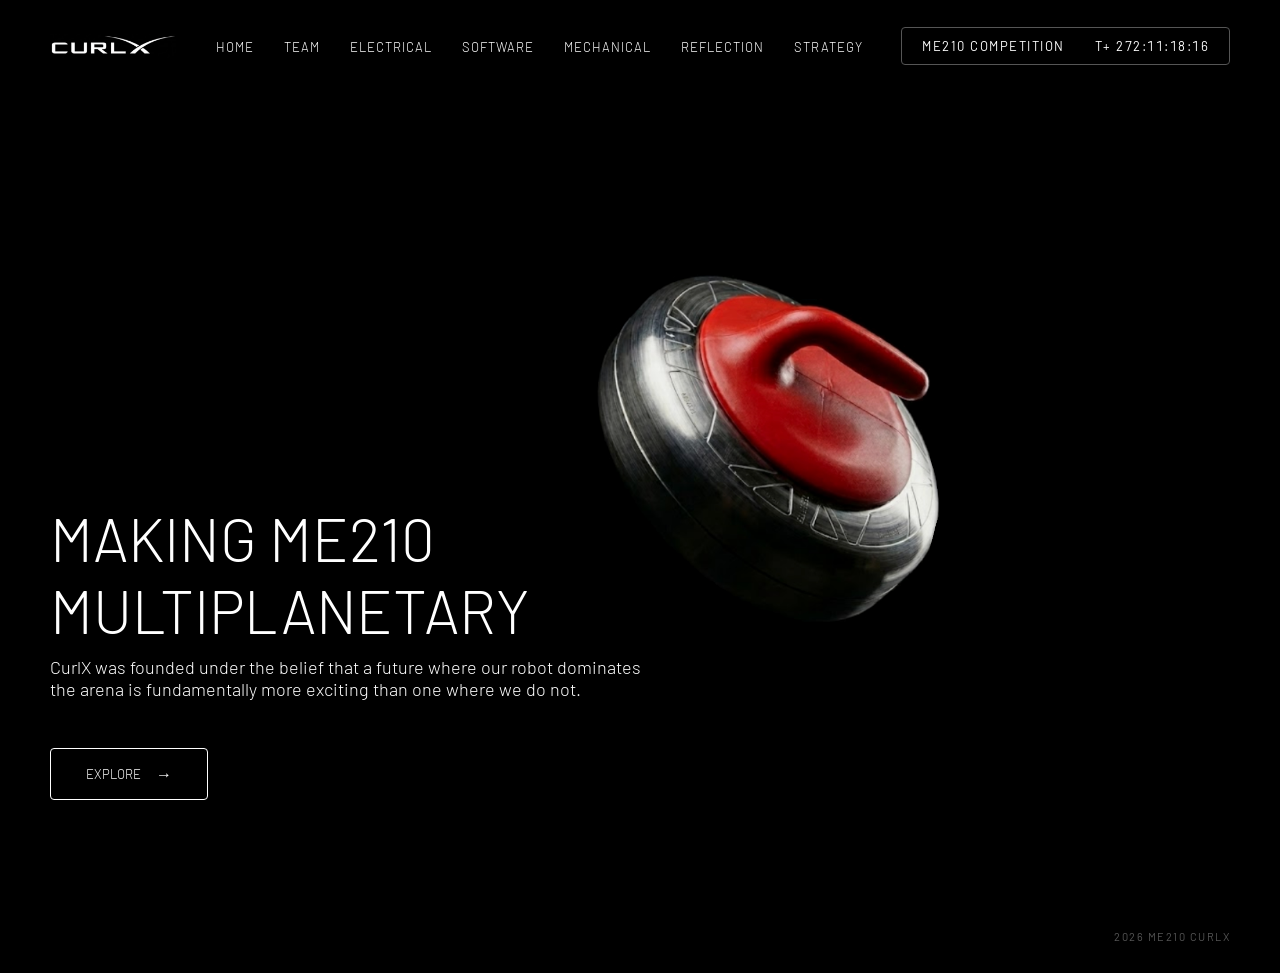
==== docs/index.html @ 215d86d8 "moved puck left, made index font thinner" ====
<!DOCTYPE html>
<html lang="en">
<head>
    <meta charset="UTF-8">
    <meta name="viewport" content="width=device-width, initial-scale=1.0">
    <title>CurlX | ME210</title>
    <link rel="stylesheet" href="https://fonts.googleapis.com/css2?family=Barlow:wght@300;400;700&display=swap">
    <link rel="stylesheet" href="style.css"> 
</head>
<body>
    
    <nav>
        <a href="index.html" class="logo">
            <img src="./imgs/logo.png" alt="CurlX logo">
        </a>
        <ul>
            <li><a href="index.html">Home</a></li>
            <li><a href="team.html">Team</a></li>
            <li><a href="electrical.html">Electrical</a></li>
            <li><a href="software.html">Software</a></li>
            <li><a href="mechanical.html">Mechanical</a></li>
            <li><a href="reflection.html">Reflection</a></li>
            <li><a href="strategy.html">Strategy</a></li>
        </ul>

        <div class="launch-timer">
            <span>ME210 COMPETITION</span>
            <span class="time-wrapper">
                <span class="time" id="countdown"></span>
            </span>
        </div>
    </nav>

    <section class="hero">
        <h1>MAKING ME210<br>MULTIPLANETARY</h1>
        <p>CurlX was founded under the belief that a future where our robot dominates the arena is fundamentally more exciting than one where we do not.</p>
        
        <a href="strategy.html" class="explore-btn">EXPLORE <span>&rarr;</span></a>
    </section>

    <footer>
        2026 ME210 CurlX
    </footer>

    <script>
        (function () {
            var checkoffDate = new Date("Mar 8, 2026 18:00:00").getTime();
            var countdownEl = document.getElementById("countdown");

            function pad(num, size) {
                var s = String(num);
                while (s.length < size) s = "0" + s;
                return s;
            }

            function renderWithDigitAnimation(formatted) {
                var prev = countdownEl.getAttribute("data-prev") || formatted;
                var html = "";

                for (var i = 0; i < formatted.length; i++) {
                    var ch = formatted.charAt(i);
                    var isDigit = ch >= "0" && ch <= "9";

                    if (isDigit) {
                        if (prev.charAt(i) !== ch) {
                            html += '<span class="digit digit-tick">' + ch + "</span>";
                        } else {
                            html += '<span class="digit">' + ch + "</span>";
                        }
                    } else {
                        html += ch;
                    }
                }

                countdownEl.innerHTML = html;
                countdownEl.setAttribute("data-prev", formatted);
                countdownEl.classList.add("time-visible");
            }

            function updateCountdown() {
                var now = new Date().getTime();
                var diff = checkoffDate - now; // positive before launch, negative after
                var beforeLaunch = diff >= 0;
                var distance = Math.abs(diff);

                var totalSeconds = Math.floor(distance / 1000);
                var days = Math.floor(totalSeconds / (60 * 60 * 24));
                var hours = Math.floor((totalSeconds % (60 * 60 * 24)) / (60 * 60));
                var minutes = Math.floor((totalSeconds % (60 * 60)) / 60);
                var seconds = totalSeconds % 60;

                var prefix = beforeLaunch ? "T- " : "T+ ";
                var formatted =
                    prefix +
                    pad(days, 2) + ":" +
                    pad(hours, 2) + ":" +
                    pad(minutes, 2) + ":" +
                    pad(seconds, 2);

                renderWithDigitAnimation(formatted);
            }

            // Initial render without waiting 1 second
            updateCountdown();
            setInterval(updateCountdown, 1000);
        })();
    </script>
</body>
</html>
---- docs/style.css ----
/* docs/style.css */
body, html { margin: 0; padding: 0; height: 100%; font-family: 'Barlow', sans-serif; background: #000; color: #fff; }

/* navigation */
nav { position: fixed; top: 0; width: 100%; display: flex; align-items: center; padding: 20px 50px; background: rgba(0,0,0,0.8); z-index: 1000; box-sizing: border-box; }
nav .logo { display: inline-flex; align-items: center; }
nav .logo img { height: 24px; width: auto; display: block; }
nav ul { 
    display: flex; 
    list-style: none; 
    margin-left: 40px; 
    gap: 30px; 
    padding: 0; 
}
nav a { 
    color: #fff; 
    text-decoration: none; 
    text-transform: uppercase; 
    font-size: 13px; 
    font-weight: 300; 
    letter-spacing: 1px; 
    transition: color 0.3s; 
}
nav a:hover { color: #aaa; }



.hero { 
    position: relative;
    overflow: hidden;
    height: 100vh; 
    background: #000;
    display: flex; 
    flex-direction: column; 
    justify-content: flex-end; 
    padding: 0 0 100px 50px; 
    box-sizing: border-box; 
}
.hero h1 { font-size: 60px; text-transform: uppercase; margin: 0; font-weight: 300; }
.hero p { font-size: 18px; max-width: 600px; margin-top: 10px; font-weight: 300; }

.hero::after {
    content: "";
    position: absolute;
    left: 60%;
    top: 50%;
    transform: translate(-50%, -50%);
    width: 45vh;
    height: 45vh;
    background: url('./imgs/puck.png') no-repeat center center/contain;
    transform-origin: 50% 50%;
    animation: puck-spin 24s linear infinite;
    opacity: 0.95;
}

@keyframes puck-spin {
    0%   { transform: translateY(-50%) rotate(0deg); }
    100% { transform: translateY(-50%) rotate(360deg); }
}

/* standard page sections */
.section { padding: 120px 10% 50px; min-height: 80vh; }
.section h1 { font-size: 40px; text-transform: uppercase; border-bottom: 1px solid #333; padding-bottom: 10px; margin-bottom: 40px; }

/* grid for paragraphs and images */
.content-grid { display: grid; grid-template-columns: 1fr 1fr; gap: 40px; align-items: center; margin-bottom: 60px; }
.content-grid img { width: 100%; border: 1px solid #333; border-radius: 4px; }
.content-grid h3 { font-size: 24px; text-transform: uppercase; margin-bottom: 10px; color: #fff; }
.content-grid p { font-size: 16px; line-height: 1.6; color: #ccc; }

/* optional helpers for writing long design docs */
.section-intro {
    max-width: 950px;
    margin-bottom: 50px;
    color: #bbb;
    line-height: 1.7;
}

.img-placeholder {
    width: 100%;
    aspect-ratio: 16 / 9;
    border: 1px dashed #444;
    border-radius: 6px;
    display: grid;
    place-items: center;
    color: #777;
    letter-spacing: 1px;
    text-transform: uppercase;
    background: linear-gradient(180deg, rgba(255,255,255,0.03), rgba(255,255,255,0.00));
}

.content-grid.reverse {
    direction: rtl;
}
.content-grid.reverse > * {
    direction: ltr;
}

footer {
    background-color: #000; 
    color: #555;            
    padding: 30px 50px;     
    font-size: 11px;        
    text-transform: uppercase;
    letter-spacing: 1.5px;
    text-align: right;   
}

.launch-timer {
    background-color: transparent; 
    border: 1px solid #555; 
    border-radius: 4px; 
    padding: 10px 20px;
    display: flex;
    gap: 30px; 
    font-size: 13px;
    letter-spacing: 1.5px;
    margin-left: auto; 
    color: #fff;       
}

.launch-timer .time-wrapper {
    overflow: hidden;
    display: inline-block;
}

.launch-timer .time {
    font-variant-numeric: tabular-nums;
    display: inline-block;
    opacity: 0;
    transition: opacity 0.2s ease-out;
}

.launch-timer .time.time-visible {
    opacity: 1;
}

.launch-timer .digit {
    display: inline-block;
}

.launch-timer .digit.digit-tick {
    animation: time-slide-down 0.3s ease-out;
}

@keyframes time-slide-down {
    0% {
        transform: translateY(-100%);
    }
    100% {
        transform: translateY(0);
    }
}

.explore-btn {
    background-color: transparent; 
    border: 1px solid #fff;        
    align-self: flex-start;
    border-radius: 4px;           
    display: inline-flex;
    align-items: center;
    padding: 15px 35px;
    color: #fff !important; 
    text-decoration: none;  
    text-transform: uppercase; 
    font-size: 13px;
    font-weight: 300; 
    margin-top: 30px;
    transition: opacity 0.3s;    
}

.explore-btn:hover {
    background-color: transparent; 
    opacity: 0.7; 
}

.explore-btn span {
    margin-left: 15px;
    font-size: 16px; 
}
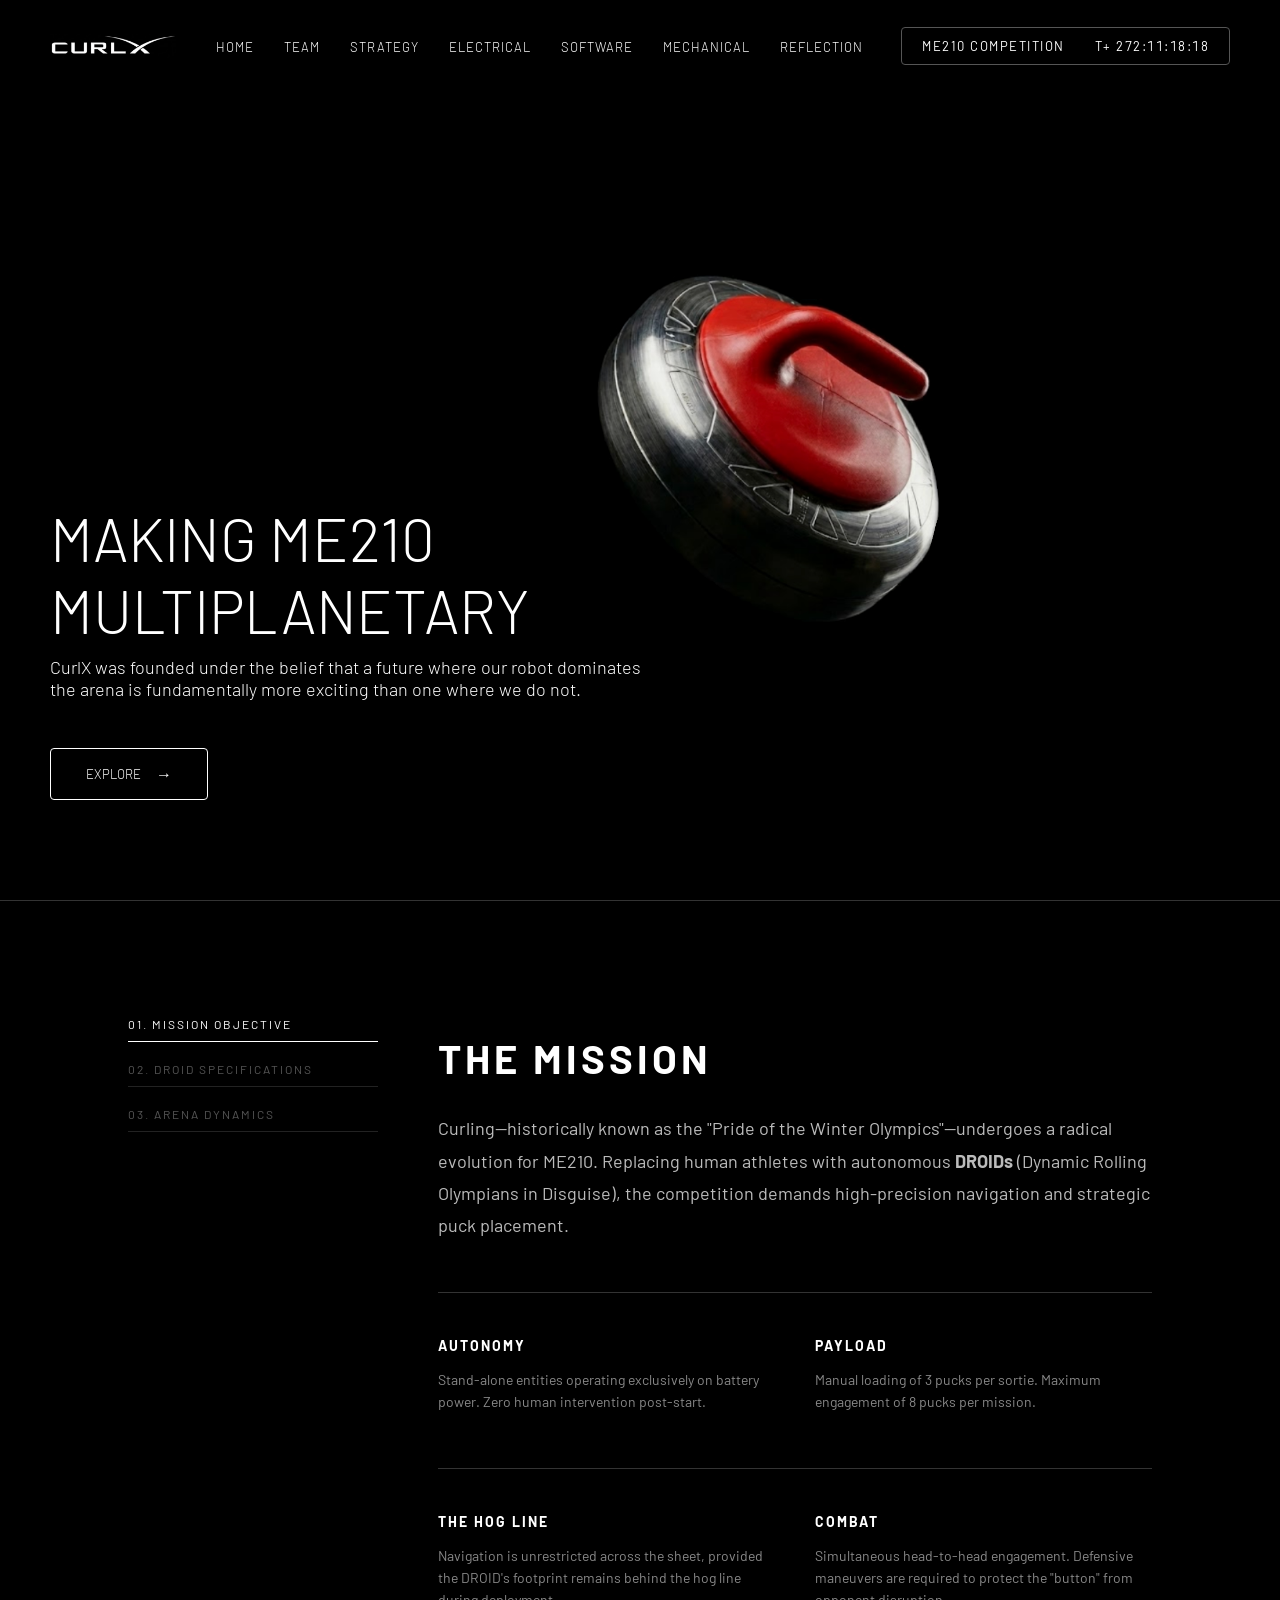
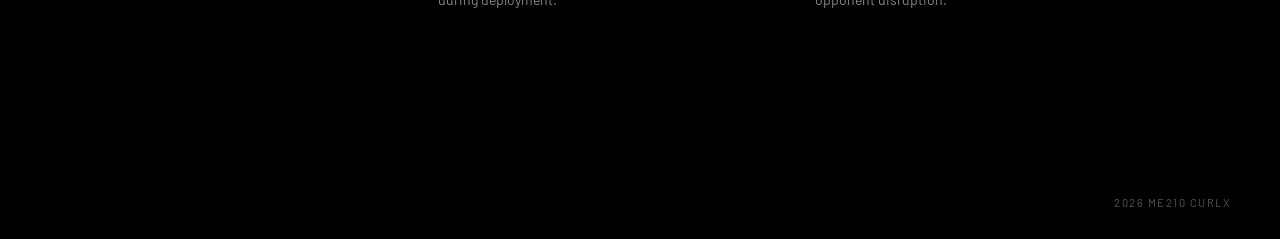
==== commit 33f1251c: "updated strategy, intro" ====
--- a/docs/index.html
+++ b/docs/index.html
@@ -16,11 +16,11 @@
         <ul>
             <li><a href="index.html">Home</a></li>
             <li><a href="team.html">Team</a></li>
+            <li><a href="strategy.html">Strategy</a></li>
             <li><a href="electrical.html">Electrical</a></li>
             <li><a href="software.html">Software</a></li>
             <li><a href="mechanical.html">Mechanical</a></li>
             <li><a href="reflection.html">Reflection</a></li>
-            <li><a href="strategy.html">Strategy</a></li>
         </ul>
 
         <div class="launch-timer">
@@ -37,6 +37,55 @@
         
         <a href="strategy.html" class="explore-btn">EXPLORE <span>&rarr;</span></a>
     </section>
+
+
+    <section class="mission-specs">
+        <div class="mission-grid">
+            <div class="mission-nav">
+                <ul>
+                    <li class="active">01. MISSION OBJECTIVE</li>
+                    <li>02. DROID SPECIFICATIONS</li>
+                    <li>03. ARENA DYNAMICS</li>
+                </ul>
+            </div>
+    
+            <div class="mission-text">
+                <h2>The Mission</h2>
+                <p class="intro-p">
+                    Curling—historically known as the "Pride of the Winter Olympics"—undergoes a radical evolution for ME210. 
+                    Replacing human athletes with autonomous <strong>DROIDs</strong> (Dynamic Rolling Olympians in Disguise), 
+                    the competition demands high-precision navigation and strategic puck placement.
+                </p>
+    
+                <div class="specs-row">
+                    <div class="spec-box">
+                        <h3>Autonomy</h3>
+                        <p>Stand-alone entities operating exclusively on battery power. Zero human intervention post-start.</p>
+                    </div>
+                    <div class="spec-box">
+                        <h3>Payload</h3>
+                        <p>Manual loading of 3 pucks per sortie. Maximum engagement of 8 pucks per mission.</p>
+                    </div>
+                </div>
+    
+                <div class="specs-row">
+                    <div class="spec-box">
+                        <h3>The Hog Line</h3>
+                        <p>Navigation is unrestricted across the sheet, provided the DROID's footprint remains behind the hog line during deployment.</p>
+                    </div>
+                    <div class="spec-box">
+                        <h3>Combat</h3>
+                        <p>Simultaneous head-to-head engagement. Defensive maneuvers are required to protect the "button" from opponent disruption.</p>
+                    </div>
+                </div>
+            </div>
+        </div>
+    </section>
+
+
+
+
+
 
     <footer>
         2026 ME210 CurlX
@@ -100,7 +149,6 @@
                 renderWithDigitAnimation(formatted);
             }
 
-            // Initial render without waiting 1 second
             updateCountdown();
             setInterval(updateCountdown, 1000);
         })();
--- a/docs/style.css
+++ b/docs/style.css
@@ -177,4 +177,284 @@
 .explore-btn span {
     margin-left: 15px;
     font-size: 16px; 
+}
+.mission-specs {
+    padding: 100px 10%;
+    background: #000;
+    border-top: 1px solid #333;
+}
+
+.mission-grid {
+    display: grid;
+    grid-template-columns: 250px 1fr; /* SpaceX sidebar style */
+    gap: 60px;
+}
+
+.mission-nav ul {
+    list-style: none;
+    padding: 0;
+    position: sticky;
+    top: 120px;
+}
+
+.mission-nav li {
+    font-size: 12px;
+    letter-spacing: 2px;
+    color: #555;
+    margin-bottom: 20px;
+    border-bottom: 1px solid #222;
+    padding-bottom: 10px;
+}
+
+.mission-nav li.active {
+    color: #fff;
+    border-bottom: 1px solid #fff;
+}
+
+.mission-text h2 {
+    font-size: 40px;
+    text-transform: uppercase;
+    margin-bottom: 30px;
+    letter-spacing: 4px;
+}
+
+.intro-p {
+    font-size: 18px;
+    line-height: 1.8;
+    color: #bbb;
+    margin-bottom: 50px;
+    max-width: 800px;
+}
+
+.specs-row {
+    display: flex;
+    gap: 40px;
+    margin-bottom: 40px;
+    border-top: 1px solid #333;
+    padding-top: 30px;
+}
+
+.spec-box {
+    flex: 1;
+}
+
+.spec-box h3 {
+    font-size: 14px;
+    letter-spacing: 2px;
+    text-transform: uppercase;
+    color: #fff;
+    margin-bottom: 15px;
+}
+
+.spec-box p {
+    font-size: 14px;
+    line-height: 1.6;
+    color: #888;
+}
+
+/* Responsive adjustment */
+@media (max-width: 900px) {
+    .mission-grid {
+        grid-template-columns: 1fr;
+    }
+    .mission-nav { display: none; }
+}
+/* team page */
+.team-photo-wrap {
+    margin-bottom: 50px;
+    max-width: 100%;
+    overflow: hidden;
+    border-radius: 6px;
+    border: 1px solid #333;
+}
+
+.photo-caption {
+    font-size: 11px;
+    color: #888;
+    text-transform: uppercase;
+    letter-spacing: 1px;
+    padding: 12px 20px;
+    margin: 0;
+    background: rgba(255, 255, 255, 0.02); /* Matches your team-member boxes */
+    border-top: 1px solid #333; /* Separates the text from the image */
+    text-align: right; /* Aligns it to the right for a cleaner look */
+}
+
+.team-photo {
+    width: 100%;
+    display: block;
+    object-fit: cover;
+    aspect-ratio: 21 / 9;
+}
+
+.team-members {
+    display: grid;
+    /* create 4 equal columns across the full width */
+    grid-template-columns: repeat(4, 1fr); 
+    gap: 20px;
+    width: 100%;
+}
+
+.team-member {
+    padding: 25px 15px; 
+    border: 1px solid #333;
+    border-radius: 4px;
+    background: rgba(255, 255, 255, 0.02);
+    text-align: center; /* Centers the name and role */
+    transition: border-color 0.3s ease;
+}
+
+.team-member:hover {
+    border-color: #555; /* Subtle highlight on hover */
+}
+
+.team-member h3 {
+    font-size: 18px;
+    text-transform: uppercase;
+    margin: 0 0 8px; 
+    color: #fff;
+    letter-spacing: 1px;
+}
+
+.team-member .team-role {
+    font-size: 12px;
+    text-transform: uppercase;
+    letter-spacing: 2px; 
+    color: #888;
+    margin: 0; 
+}
+
+@media (max-width: 900px) {
+    .team-members {
+        grid-template-columns: repeat(2, 1fr);
+    }
+}
+@media (max-width: 500px) {
+    .team-members {
+        grid-template-columns: 1fr;
+    }
+}
+
+/* game rules (strategy page) */
+.game-rules {
+    max-width: 750px;
+    margin-bottom: 60px;
+    padding: 30px;
+    border: 1px solid #333;
+    border-radius: 6px;
+    background: rgba(255,255,255,0.02);
+}
+.game-rules h2 {
+    font-size: 28px;
+    text-transform: uppercase;
+    margin: 0 0 10px;
+    color: #fff;
+    border-bottom: none;
+    padding: 0;
+}
+.game-rules h3 {
+    font-size: 18px;
+    text-transform: uppercase;
+    margin: 30px 0 12px;
+    color: #ddd;
+}
+.game-rules .rules-intro {
+    color: #aaa;
+    margin: 0 0 16px;
+    font-size: 15px;
+}
+.game-rules .rules-list {
+    margin: 0 0 0 20px;
+    padding: 0;
+    color: #bbb;
+    line-height: 1.65;
+    font-size: 15px;
+}
+.game-rules .rules-list li {
+    margin-bottom: 10px;
+}
+.game-rules .rules-list-compact {
+    margin-top: 0;
+}
+.game-rules .rules-list-compact li {
+    margin-bottom: 8px;
+}
+.scoring-table {
+    width: 100%;
+    max-width: 320px;
+    border-collapse: collapse;
+    margin: 16px 0 24px;
+    font-size: 15px;
+}
+.scoring-table th,
+.scoring-table td {
+    padding: 10px 16px;
+    text-align: left;
+    border-bottom: 1px solid #333;
+    color: #ccc;
+}
+.scoring-table th {
+    text-transform: uppercase;
+    font-size: 12px;
+    letter-spacing: 1px;
+    color: #888;
+}
+.scoring-table tbody tr:last-child td {
+    border-bottom: none;
+}
+.scoring-table td:last-child {
+    text-align: right;
+    font-weight: 500;
+    color: #fff;
+}
+
+/* mechanical constraints */
+.mech-constraints {
+    margin-top: 24px;
+}
+.mech-constraints h4 {
+    font-size: 16px;
+    text-transform: uppercase;
+    letter-spacing: 0.5px;
+    color: #ddd;
+    margin: 20px 0 10px;
+}
+.mech-constraints h4:first-child {
+    margin-top: 0;
+}
+.mech-constraints ul {
+    margin: 0 0 0 20px;
+    padding: 0;
+    color: #bbb;
+    line-height: 1.6;
+    font-size: 15px;
+}
+.mech-constraints li {
+    margin-bottom: 6px;
+}
+
+/* page requirements (electrical, software) */
+.page-requirements {
+    max-width: 750px;
+    margin-bottom: 50px;
+    padding: 24px 30px;
+    border: 1px solid #333;
+    border-radius: 6px;
+    background: rgba(255,255,255,0.02);
+}
+.page-requirements h3 {
+    font-size: 24px;
+    text-transform: uppercase;
+    margin: 0 0 16px;
+    color: #fff;
+}
+.page-requirements ul {
+    margin: 0 0 0 20px;
+    padding: 0;
+    color: #bbb;
+    line-height: 1.65;
+    font-size: 15px;
+}
+.page-requirements li {
+    margin-bottom: 10px;
 }
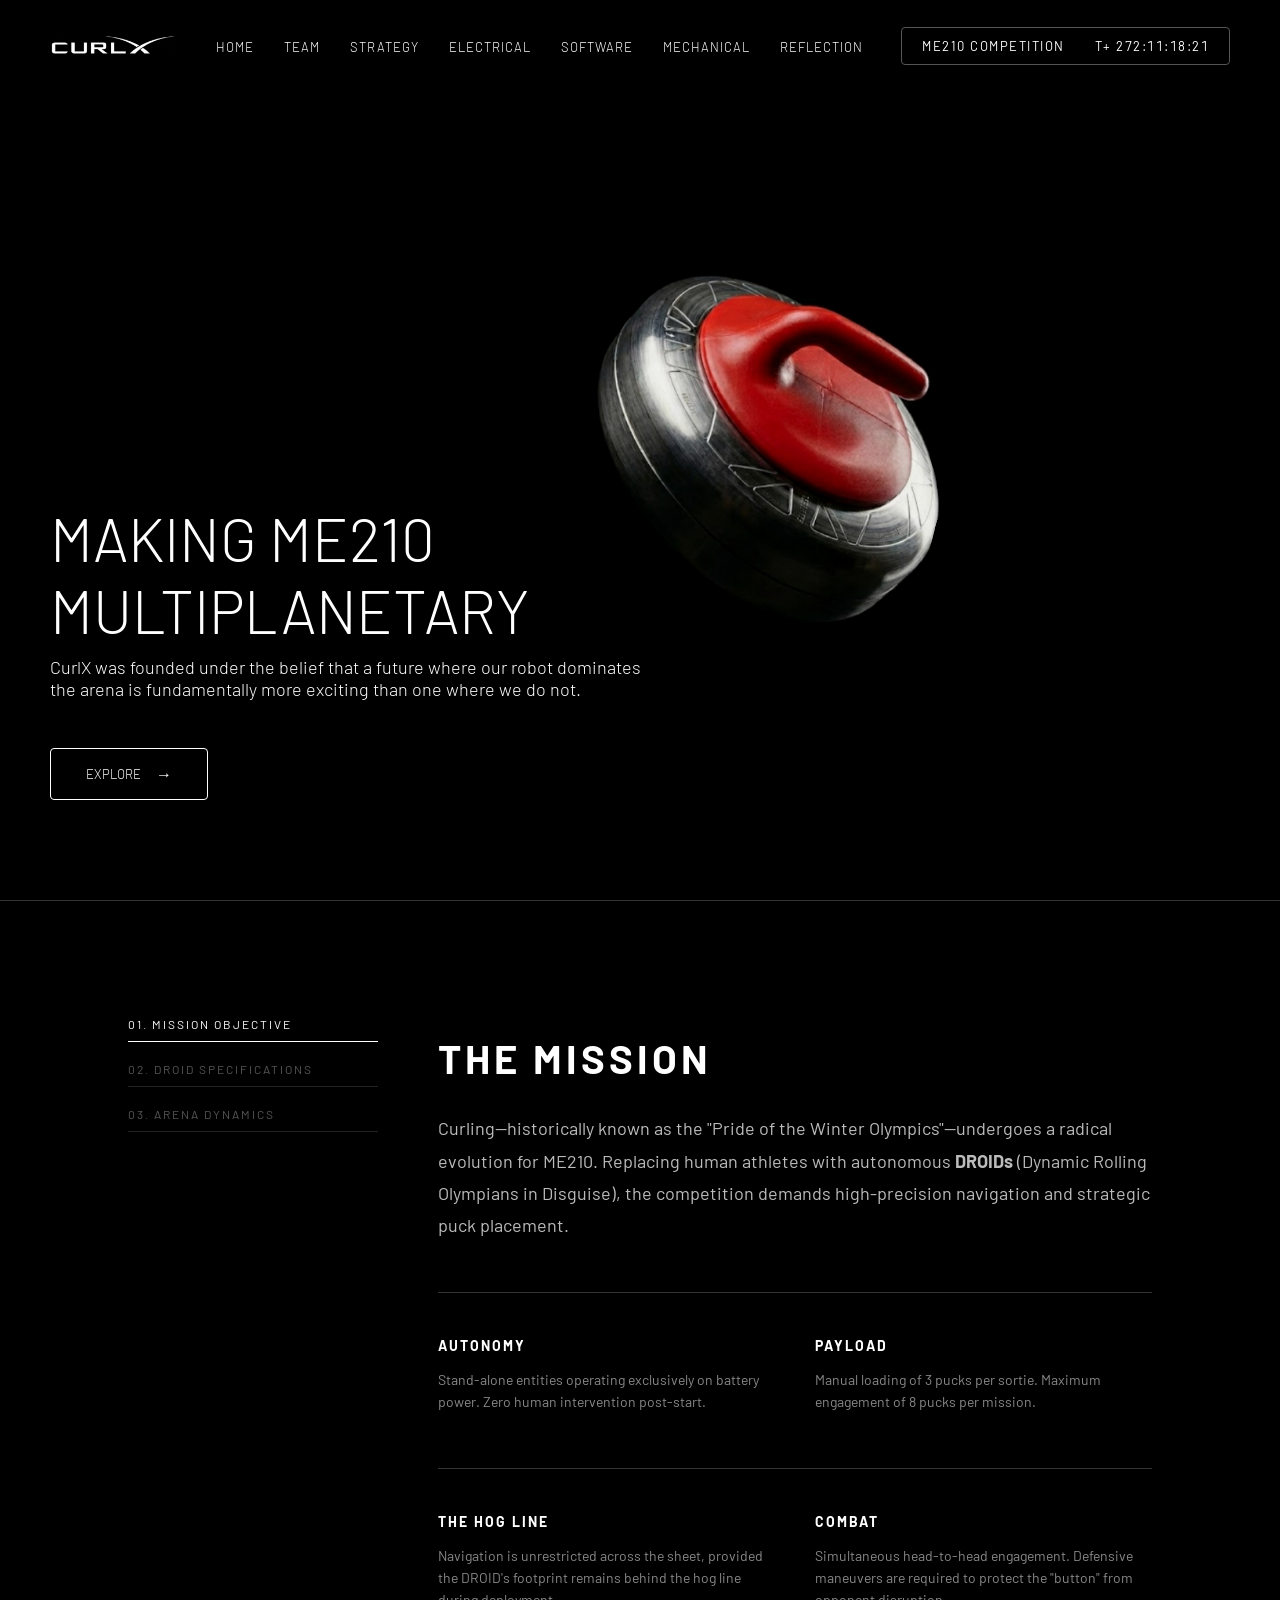
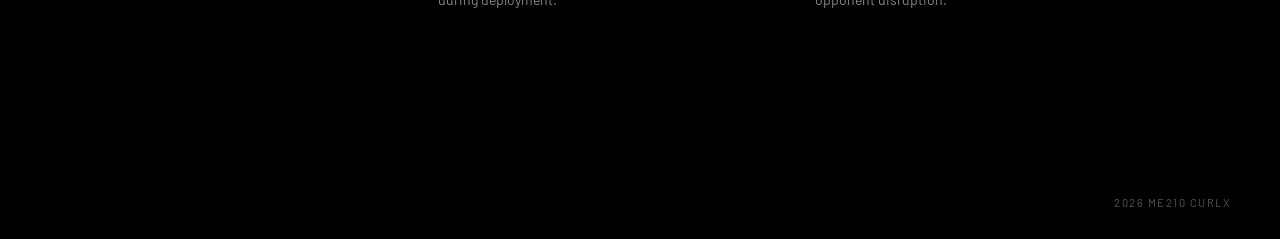
==== commit ffb64ca3: "updated homepage to hopefully final" ====
--- a/docs/index.html
+++ b/docs/index.html
@@ -43,47 +43,90 @@
         <div class="mission-grid">
             <div class="mission-nav">
                 <ul>
-                    <li class="active">01. MISSION OBJECTIVE</li>
-                    <li>02. DROID SPECIFICATIONS</li>
-                    <li>03. ARENA DYNAMICS</li>
+                    <li class="active" data-tab="mission">01. MISSION OBJECTIVE</li>
+                    <li data-tab="specs">02. DROID SPECIFICATIONS</li>
+                    <li data-tab="arena">03. ARENA DYNAMICS</li>
                 </ul>
             </div>
     
             <div class="mission-text">
-                <h2>The Mission</h2>
-                <p class="intro-p">
-                    Curling—historically known as the "Pride of the Winter Olympics"—undergoes a radical evolution for ME210. 
-                    Replacing human athletes with autonomous <strong>DROIDs</strong> (Dynamic Rolling Olympians in Disguise), 
-                    the competition demands high-precision navigation and strategic puck placement.
-                </p>
-    
-                <div class="specs-row">
-                    <div class="spec-box">
-                        <h3>Autonomy</h3>
-                        <p>Stand-alone entities operating exclusively on battery power. Zero human intervention post-start.</p>
-                    </div>
-                    <div class="spec-box">
-                        <h3>Payload</h3>
-                        <p>Manual loading of 3 pucks per sortie. Maximum engagement of 8 pucks per mission.</p>
+                <div class="mission-panel active" id="panel-mission">
+                    <h2>The Mission</h2>
+                    <p class="intro-p">
+                        Curling—historically known as the "Pride of the Winter Olympics"—undergoes a radical evolution for ME210. 
+                        Replacing human athletes with autonomous <strong>DROIDs</strong> (Dynamic Rolling Olympians in Disguise), 
+                        the competition demands high-precision navigation and strategic puck placement.
+                    </p>
+        
+                    <div class="specs-row">
+                        <div class="spec-box">
+                            <h3>Autonomy</h3>
+                            <p>Stand-alone entities operating exclusively on battery power. Zero human intervention post-start.</p>
+                        </div>
+                        <div class="spec-box">
+                            <h3>Payload</h3>
+                            <p>Manual loading of 3 pucks per sortie. Maximum engagement of 8 pucks per mission.</p>
+                        </div>
+                    </div>
+        
+                    <div class="specs-row">
+                        <div class="spec-box">
+                            <h3>The Hog Line</h3>
+                            <p>Navigation is unrestricted across the sheet, provided the DROID's footprint remains behind the hog line during deployment.</p>
+                        </div>
+                        <div class="spec-box">
+                            <h3>Combat</h3>
+                            <p>Simultaneous head-to-head engagement. Defensive maneuvers are required to protect the "button" from opponent disruption.</p>
+                        </div>
                     </div>
                 </div>
-    
-                <div class="specs-row">
-                    <div class="spec-box">
-                        <h3>The Hog Line</h3>
-                        <p>Navigation is unrestricted across the sheet, provided the DROID's footprint remains behind the hog line during deployment.</p>
-                    </div>
-                    <div class="spec-box">
-                        <h3>Combat</h3>
-                        <p>Simultaneous head-to-head engagement. Defensive maneuvers are required to protect the "button" from opponent disruption.</p>
+
+                <div class="mission-panel" id="panel-specs">
+                    <h2>Droid Specifications</h2>
+                    <p class="intro-p">
+                        Each DROID must be a stand-alone entity capable of meeting all specifications while connected only to
+                        supplied battery pack(s). Your DROID will start in a randomly selected starting zone (A or B). Here,
+                        you manually load up your DROID with 3 pucks and press start, from whence the DROID must behave
+                        autonomously. DROID players will be allowed to navigate the arena (CURLING SHEET) to take shots
+                        from anywhere, as long as the DROID's starting dimensions do not pass the hog line. After playing
+                        the three pucks, the DROID must return fully into the starting zone in order to receive more pucks. A
+                        maximum of eight pucks may be played. But beware! Your opponents are also racing to place their
+                        pucks as close to the button as possible and may knock your pucks out of the way.
+                    </p>
+                </div>
+
+                <div class="mission-panel" id="panel-arena">
+                    <h2>Arena</h2>
+                    <p class="intro-p">
+                        The BOTspiel Winter Olympics Curling Arena consists of two particle board sheets (4 ft × 8 ft) arranged
+                        end-to-end to form a 4 ft × 16 ft CURLING SHEET.
+                    </p>
+        
+                    <div class="specs-row">
+                        <div class="spec-box">
+                            <h3>House & Rings</h3>
+                            <p>The bull's-eye (House) is centered on the seam between the two particle boards. Button (center most ring) diameter: 8 inches. Middle ring diameter: 18 inches. Outer ring diameter: 24 inches.</p>
+                        </div>
+                        <div class="spec-box">
+                            <h3>Markings & Zones</h3>
+                            <p>Non-reflective black tape marks the center line, hog line, and bounding edges of the starting zones. Starting zones: 16" by 24". Protective perimeter border: 3.5 inches high.</p>
+                        </div>
+                    </div>
+        
+                    <div class="specs-row">
+                        <div class="spec-box">
+                            <h3>Tolerances</h3>
+                            <p>Tolerances on the dimensions of the CURLING SHEET are ±1 inch unless otherwise specified. (Double check this with our CURLING SHEET once it is built.) Once the CURLING SHEET is constructed, its dimensions may supersede the above tolerances.</p>
+                        </div>
+                        <div class="spec-box">
+                            <h3>Infrared Beacons</h3>
+                            <p>Infrared beacons are positioned on either side of the CURLING SHEET, where the two particle boards meet: Distance: 1 inch from the side edge of the CURLING SHEET. Height: 10 inches above surface of the CURLING SHEET. Modulation frequency: 909 Hz. Duty cycle: 50%.</p>
+                        </div>
                     </div>
                 </div>
             </div>
         </div>
     </section>
-
-
-
 
 
 
@@ -152,6 +195,22 @@
             updateCountdown();
             setInterval(updateCountdown, 1000);
         })();
+
+        (function () {
+            var navItems = document.querySelectorAll(".mission-nav li[data-tab]");
+            var panels = document.querySelectorAll(".mission-panel");
+            navItems.forEach(function (item) {
+                item.style.cursor = "pointer";
+                item.addEventListener("click", function () {
+                    var tab = this.getAttribute("data-tab");
+                    navItems.forEach(function (n) { n.classList.remove("active"); });
+                    panels.forEach(function (p) { p.classList.remove("active"); });
+                    this.classList.add("active");
+                    var panel = document.getElementById("panel-" + tab);
+                    if (panel) panel.classList.add("active");
+                });
+            });
+        })();
     </script>
 </body>
 </html>
--- a/docs/style.css
+++ b/docs/style.css
@@ -211,6 +211,13 @@
     border-bottom: 1px solid #fff;
 }
 
+.mission-panel {
+    display: none;
+}
+.mission-panel.active {
+    display: block;
+}
+
 .mission-text h2 {
     font-size: 40px;
     text-transform: uppercase;
@@ -457,4 +464,72 @@
 }
 .page-requirements li {
     margin-bottom: 10px;
+}
+
+/*bom*/
+.bom-section {
+    padding: 80px 10%;
+    background: #000;
+    border-top: 1px solid #333;
+}
+
+.bom-container h2 {
+    font-size: 24px;
+    letter-spacing: 3px;
+    text-transform: uppercase;
+    margin-bottom: 5px;
+}
+
+.bom-subtitle {
+    font-size: 12px;
+    color: #888;
+    letter-spacing: 1px;
+    margin-bottom: 30px;
+}
+
+.table-wrapper {
+    overflow-x: auto; /* Ensures it doesn't break on mobile */
+}
+
+.bom-table {
+    width: 100%;
+    border-collapse: collapse;
+    font-size: 14px;
+    color: #bbb;
+}
+
+.bom-table th {
+    text-align: left;
+    text-transform: uppercase;
+    letter-spacing: 2px;
+    font-size: 11px;
+    color: #fff;
+    border-bottom: 1px solid #555;
+    padding: 15px 10px;
+}
+
+.bom-table td {
+    padding: 12px 10px;
+    border-bottom: 1px solid #222;
+}
+
+.text-right { text-align: right; }
+
+.total-row td {
+    border-top: 2px solid #fff;
+    color: #fff;
+    font-weight: 700;
+    letter-spacing: 2px;
+    padding-top: 20px;
+}
+
+.hardware-row td {
+    font-style: italic;
+    color: #666;
+}
+
+/* Hover effect to make it feel interactive */
+.bom-table tr:hover td {
+    background: rgba(255, 255, 255, 0.03);
+    color: #fff;
 }
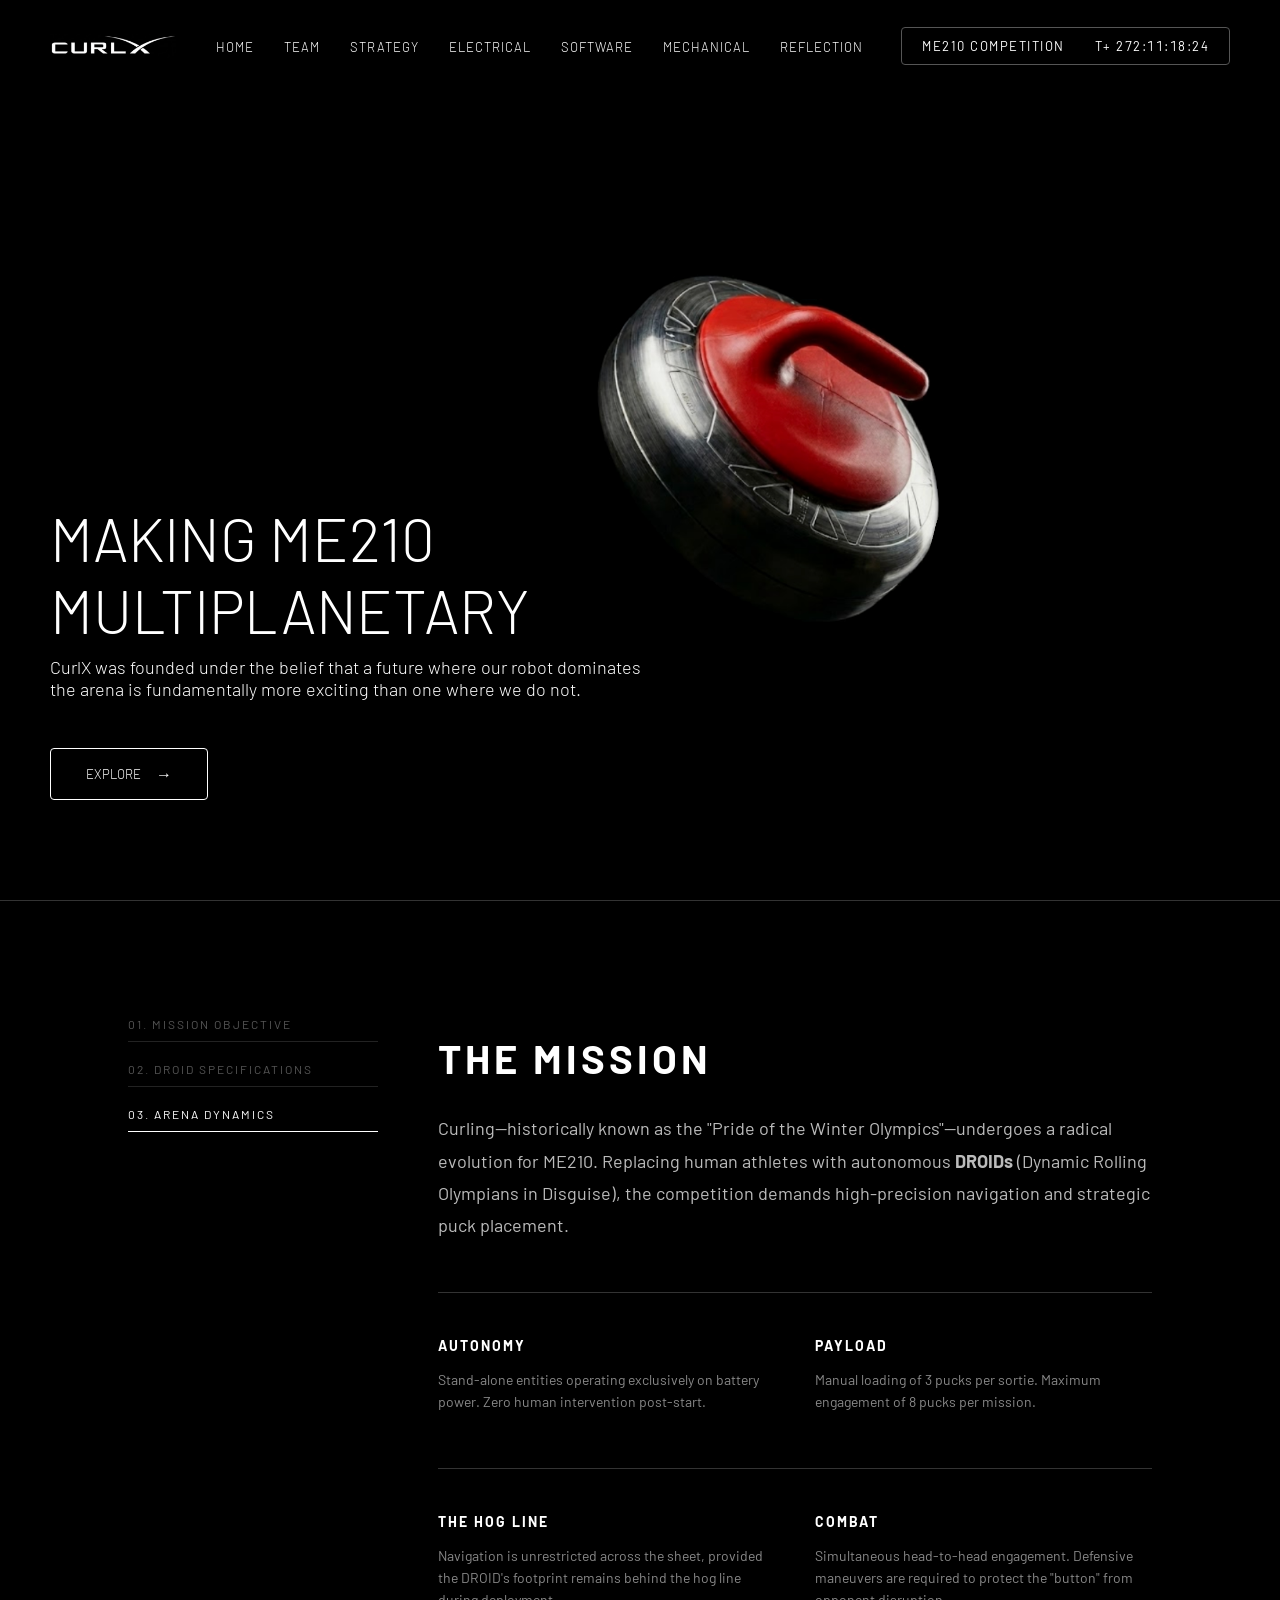
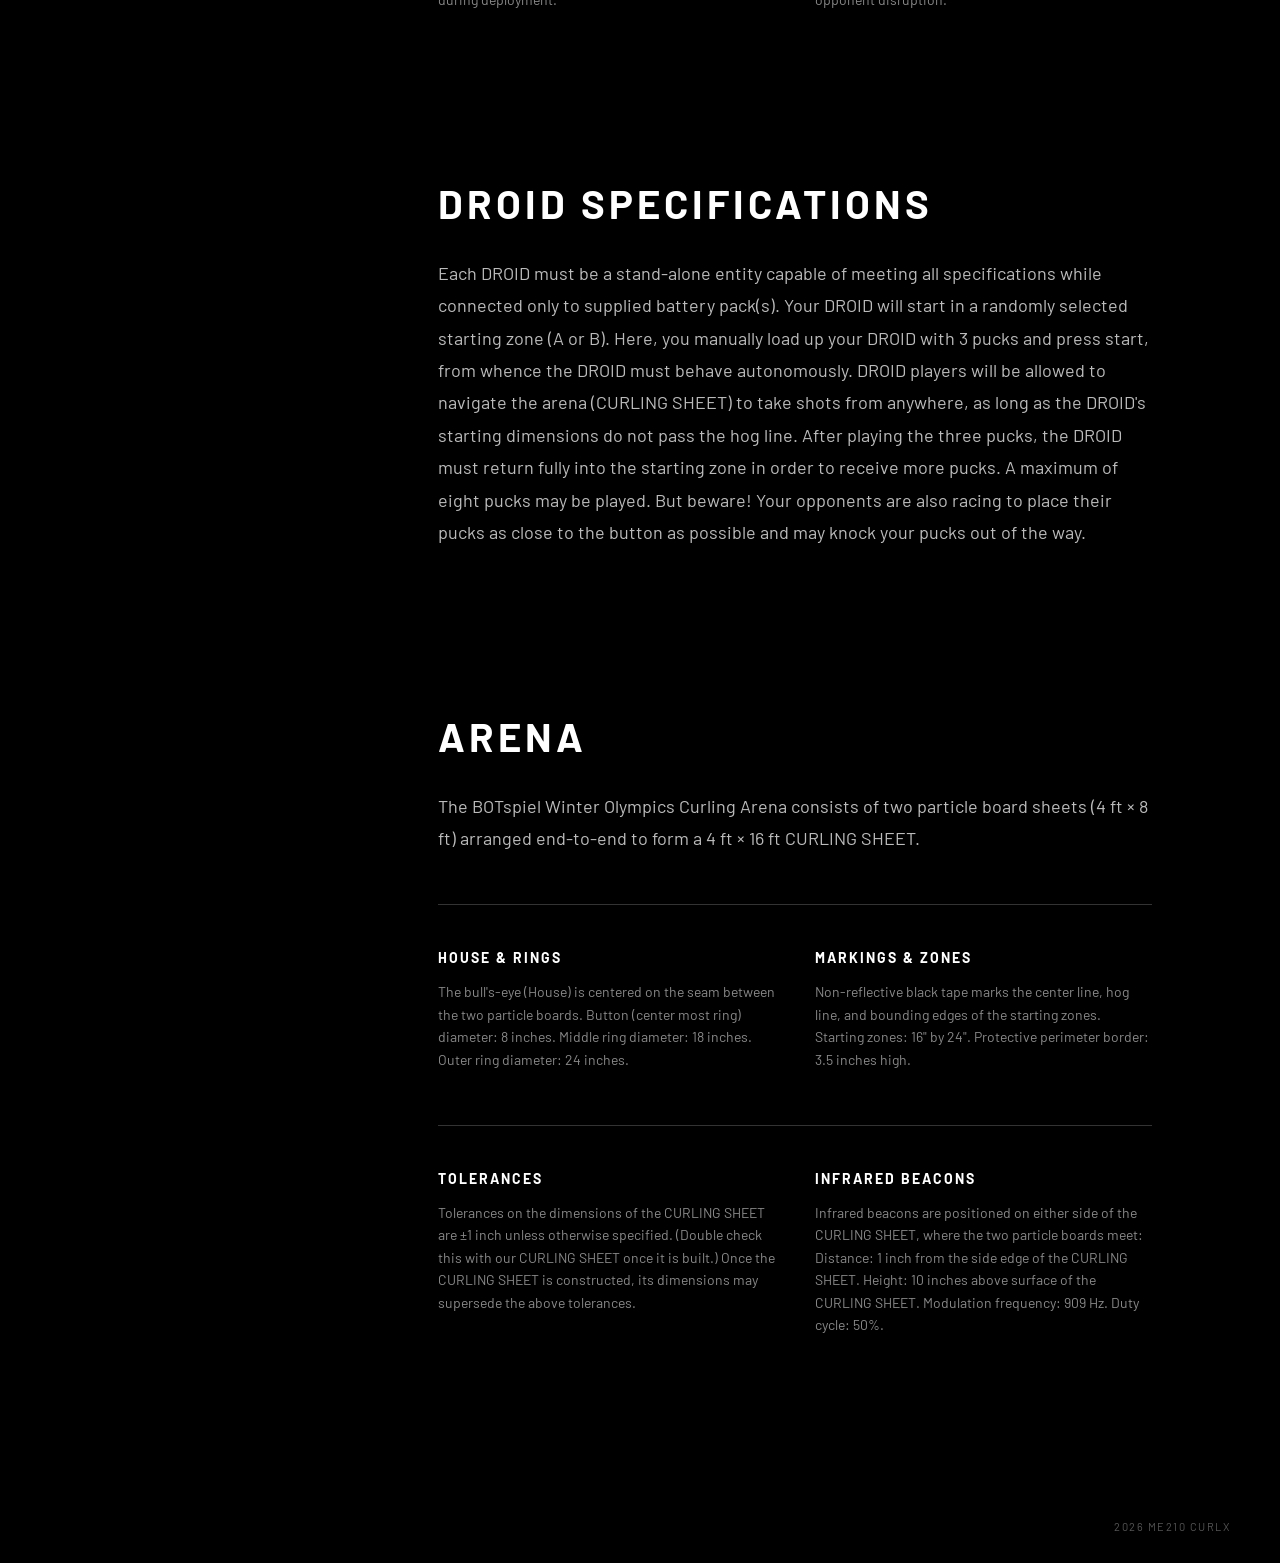
==== commit fdb0cab9: "homepage final edits, strategy final edits" ====
--- a/docs/index.html
+++ b/docs/index.html
@@ -199,17 +199,40 @@
         (function () {
             var navItems = document.querySelectorAll(".mission-nav li[data-tab]");
             var panels = document.querySelectorAll(".mission-panel");
+
+            function setActive(tab) {
+                navItems.forEach(function (n) { n.classList.remove("active"); });
+                var item = document.querySelector(".mission-nav li[data-tab=\"" + tab + "\"]");
+                if (item) item.classList.add("active");
+            }
+
+            function scrollToSection(tab) {
+                var panel = document.getElementById("panel-" + tab);
+                if (panel) panel.scrollIntoView({ behavior: "smooth", block: "start" });
+            }
+
             navItems.forEach(function (item) {
-                item.style.cursor = "pointer";
                 item.addEventListener("click", function () {
                     var tab = this.getAttribute("data-tab");
-                    navItems.forEach(function (n) { n.classList.remove("active"); });
-                    panels.forEach(function (p) { p.classList.remove("active"); });
-                    this.classList.add("active");
-                    var panel = document.getElementById("panel-" + tab);
-                    if (panel) panel.classList.add("active");
+                    setActive(tab);
+                    scrollToSection(tab);
                 });
             });
+
+            var observer = new IntersectionObserver(
+                function (entries) {
+                    entries.forEach(function (entry) {
+                        if (entry.isIntersecting) {
+                            var id = entry.target.id;
+                            var tab = id.replace("panel-", "");
+                            setActive(tab);
+                        }
+                    });
+                },
+                { rootMargin: "-120px 0px -70% 0px", threshold: 0 }
+            );
+
+            panels.forEach(function (p) { observer.observe(p); });
         })();
     </script>
 </body>
--- a/docs/style.css
+++ b/docs/style.css
@@ -94,6 +94,42 @@
 }
 .content-grid.reverse > * {
     direction: ltr;
+}
+
+/* strategy page: nucleus + design boxes */
+.strategy-box {
+    padding: 30px;
+    border: 1px solid #333;
+    border-radius: 6px;
+    background: rgba(255,255,255,0.02);
+}
+.strategy-box h3 {
+    font-size: 18px;
+    text-transform: uppercase;
+    letter-spacing: 2px;
+    color: #fff;
+    margin-bottom: 16px;
+}
+.strategy-box p {
+    font-size: 15px;
+    line-height: 1.7;
+    color: #bbb;
+    margin: 0;
+}
+
+.strategy-transition {
+    max-width: 900px;
+    margin-bottom: 60px;
+    padding: 24px 30px;
+    border: 1px solid #333;
+    border-radius: 6px;
+    background: rgba(255,255,255,0.02);
+}
+.strategy-transition p {
+    font-size: 16px;
+    line-height: 1.7;
+    color: #bbb;
+    margin: 0;
 }
 
 footer {
@@ -198,6 +234,7 @@
 }
 
 .mission-nav li {
+    cursor: pointer;
     font-size: 12px;
     letter-spacing: 2px;
     color: #555;
@@ -212,10 +249,11 @@
 }
 
 .mission-panel {
-    display: none;
-}
-.mission-panel.active {
-    display: block;
+    padding-top: 80px;
+    scroll-margin-top: 120px;
+}
+.mission-panel:first-child {
+    padding-top: 0;
 }
 
 .mission-text h2 {
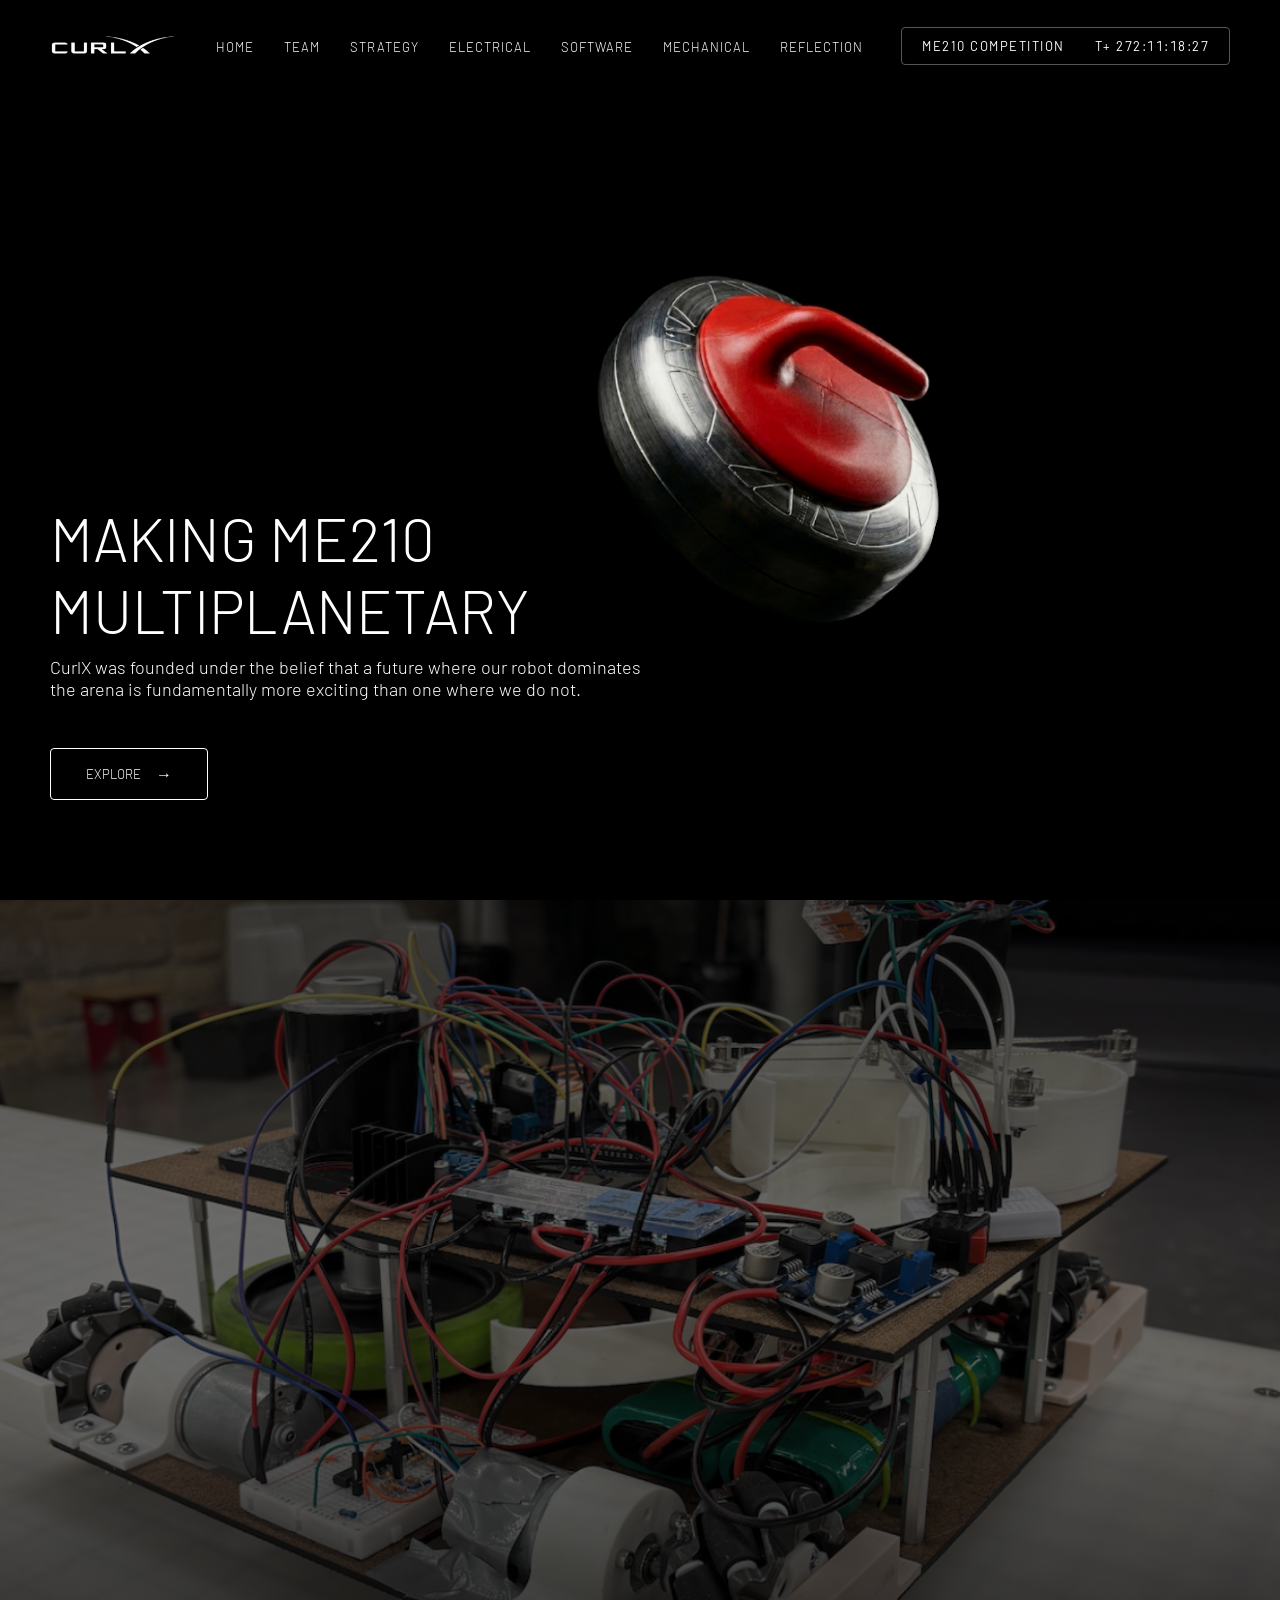
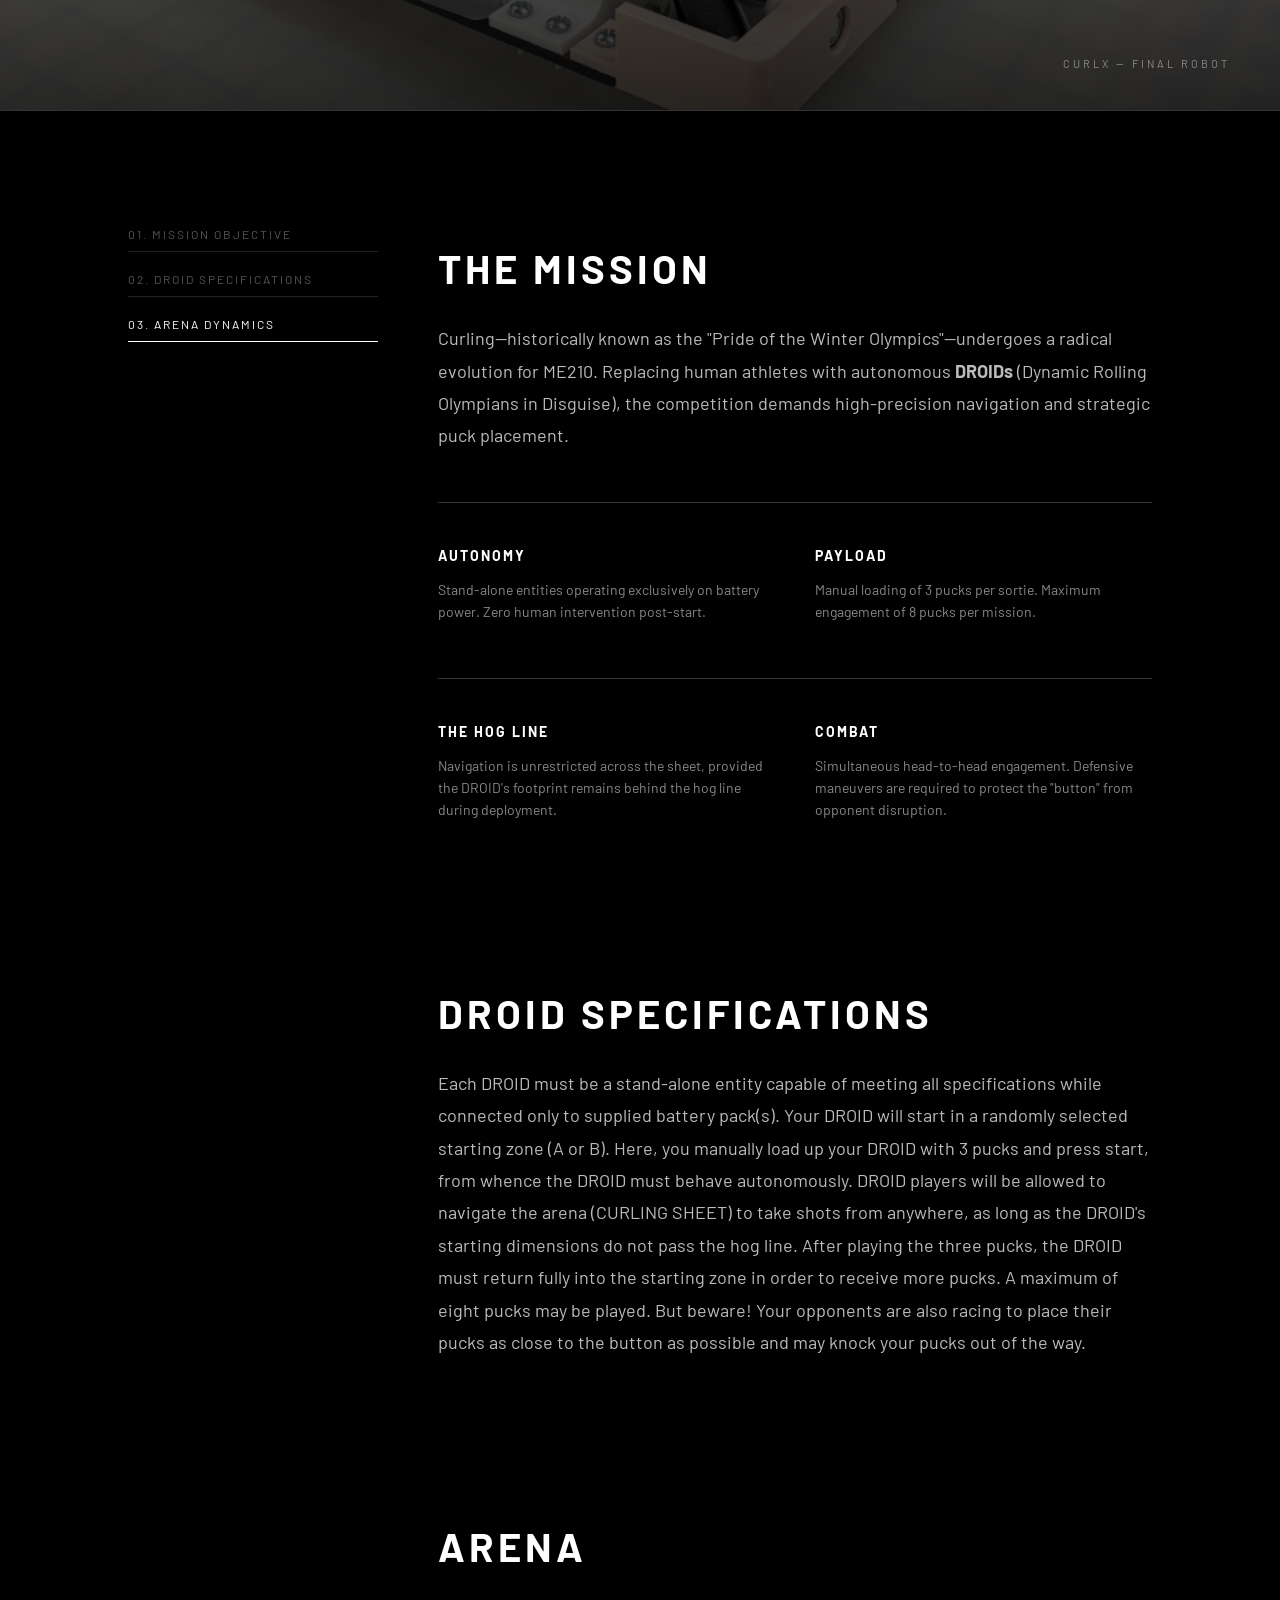
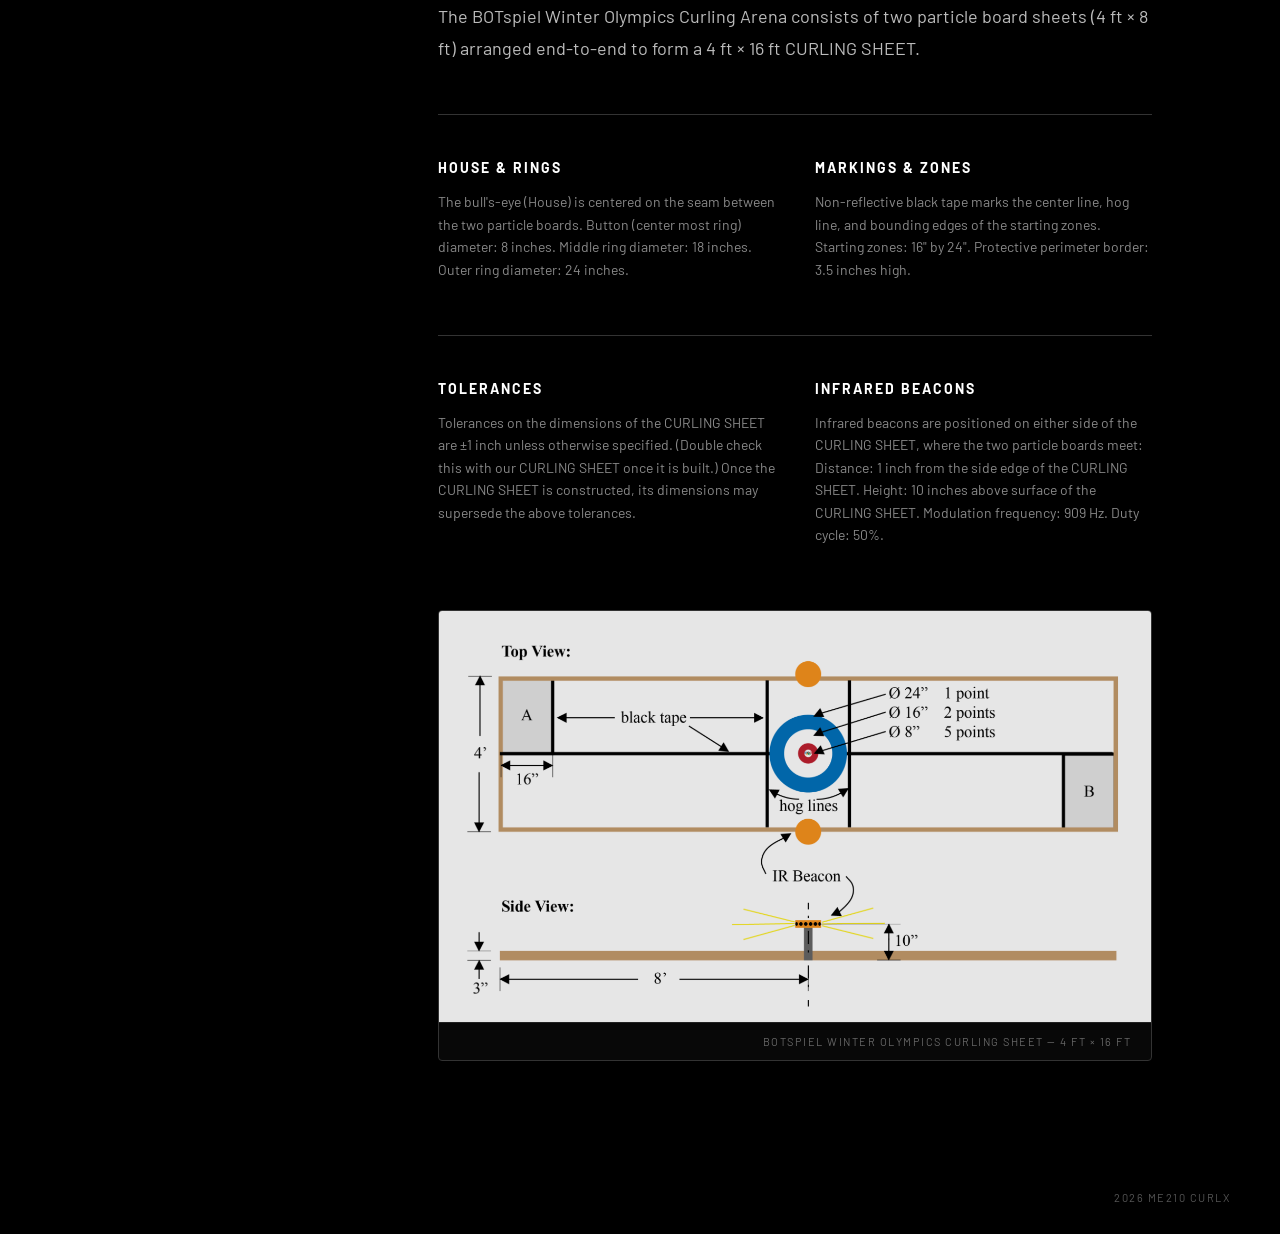
==== commit 0b2a8fe9: "team, homepage" ====
--- a/docs/index.html
+++ b/docs/index.html
@@ -39,6 +39,14 @@
     </section>
 
 
+    <section class="robot-showcase">
+        <img src="./imgs/robot.png" alt="CurlX Robot" class="robot-img">
+        <div class="robot-dim"></div>
+        <div class="robot-meta">
+            <span class="robot-tag">CurlX &mdash; Final Robot</span>
+        </div>
+    </section>
+
     <section class="mission-specs">
         <div class="mission-grid">
             <div class="mission-nav">
@@ -123,6 +131,11 @@
                             <p>Infrared beacons are positioned on either side of the CURLING SHEET, where the two particle boards meet: Distance: 1 inch from the side edge of the CURLING SHEET. Height: 10 inches above surface of the CURLING SHEET. Modulation frequency: 909 Hz. Duty cycle: 50%.</p>
                         </div>
                     </div>
+
+                    <figure class="arena-figure">
+                        <img src="./imgs/field.png" alt="CurlX Arena Field">
+                        <figcaption>BOTspiel Winter Olympics Curling Sheet &mdash; 4 ft &times; 16 ft</figcaption>
+                    </figure>
                 </div>
             </div>
         </div>
--- a/docs/style.css
+++ b/docs/style.css
@@ -62,6 +62,16 @@
 .section { padding: 120px 10% 50px; min-height: 80vh; }
 .section h1 { font-size: 40px; text-transform: uppercase; border-bottom: 1px solid #333; padding-bottom: 10px; margin-bottom: 40px; }
 
+.software-header {
+    display: flex;
+    justify-content: space-between;
+    align-items: center;
+    margin-bottom: 40px;
+}
+.software-header h1 {
+    margin-bottom: 0;
+}
+
 /* grid for paragraphs and images */
 .content-grid { display: grid; grid-template-columns: 1fr 1fr; gap: 40px; align-items: center; margin-bottom: 60px; }
 .content-grid img { width: 100%; border: 1px solid #333; border-radius: 4px; }
@@ -89,11 +99,138 @@
     background: linear-gradient(180deg, rgba(255,255,255,0.03), rgba(255,255,255,0.00));
 }
 
+.model-viewer-section {
+    margin-bottom: 60px;
+    border: 1px solid #333;
+    border-radius: 6px;
+    overflow: hidden;
+    background: linear-gradient(180deg, rgba(255,255,255,0.03), rgba(255,255,255,0.00));
+}
+
+.model-caption {
+    text-align: center;
+    color: #777;
+    font-size: 13px;
+    letter-spacing: 0.5px;
+    padding: 10px 0 14px;
+    margin: 0;
+}
+
 .content-grid.reverse {
     direction: rtl;
 }
 .content-grid.reverse > * {
     direction: ltr;
+}
+
+/* expandable subsections */
+.read-more-row {
+    margin-top: -30px;
+    margin-bottom: 40px;
+}
+
+.read-more-btn {
+    background: transparent;
+    border: 1px solid #444;
+    color: #aaa;
+    font-family: 'Barlow', sans-serif;
+    font-size: 12px;
+    letter-spacing: 2px;
+    text-transform: uppercase;
+    padding: 10px 24px;
+    cursor: pointer;
+    transition: border-color 0.2s, color 0.2s;
+}
+.read-more-btn:hover {
+    border-color: #888;
+    color: #fff;
+}
+
+.expandable-panel {
+    overflow: hidden;
+    max-height: 0;
+    transition: max-height 0.5s ease;
+}
+
+.expandable-inner {
+    padding: 40px 0 20px;
+    border-top: 1px solid #222;
+    margin-bottom: 40px;
+}
+
+.expandable-inner > h3 {
+    font-size: 18px;
+    text-transform: uppercase;
+    letter-spacing: 2px;
+    color: #fff;
+    margin: 40px 0 20px;
+}
+.expandable-inner > h3:first-child {
+    margin-top: 0;
+}
+
+.calc-step {
+    margin-bottom: 36px;
+    padding-bottom: 36px;
+    border-bottom: 1px solid #1a1a1a;
+}
+.calc-step:last-of-type {
+    border-bottom: none;
+}
+
+.calc-step h4 {
+    font-size: 13px;
+    letter-spacing: 2px;
+    text-transform: uppercase;
+    color: #aaa;
+    margin: 0 0 14px;
+}
+
+.calc-step p {
+    font-size: 15px;
+    line-height: 1.8;
+    color: #bbb;
+    margin: 0 0 6px;
+}
+
+.calc-final {
+    padding: 16px 22px;
+    border: 1px solid #333;
+    background: rgba(255,255,255,0.02);
+    margin-top: 16px;
+}
+.calc-final p {
+    font-size: 15px;
+    color: #fff;
+    margin: 0;
+}
+
+.iteration-grid {
+    display: grid;
+    grid-template-columns: 1fr 1fr;
+    gap: 30px;
+    margin-top: 20px;
+}
+
+.iteration-card {
+    border: 1px solid #333;
+    padding: 28px;
+    background: rgba(255,255,255,0.02);
+}
+
+.iteration-card h4 {
+    font-size: 13px;
+    letter-spacing: 2px;
+    text-transform: uppercase;
+    color: #aaa;
+    margin: 0 0 12px;
+}
+
+.iteration-card p {
+    font-size: 15px;
+    line-height: 1.7;
+    color: #bbb;
+    margin: 0;
 }
 
 /* strategy page: nucleus + design boxes */
@@ -214,6 +351,83 @@
     margin-left: 15px;
     font-size: 16px; 
 }
+/* robot full-bleed showcase — SpaceX style */
+.robot-showcase {
+    position: relative;
+    width: 100%;
+    height: 90vh;
+    overflow: hidden;
+    background: #000;
+}
+
+.robot-img {
+    position: absolute;
+    inset: 0;
+    width: 100%;
+    height: 100%;
+    object-fit: cover;
+    object-position: center;
+    filter: brightness(0.45) saturate(0.8);
+    display: block;
+}
+
+.robot-dim {
+    position: absolute;
+    inset: 0;
+    background: linear-gradient(
+        to bottom,
+        rgba(0,0,0,0.35) 0%,
+        rgba(0,0,0,0.05) 40%,
+        rgba(0,0,0,0.05) 60%,
+        rgba(0,0,0,0.6) 100%
+    );
+}
+
+.robot-meta {
+    position: absolute;
+    bottom: 40px;
+    left: 50px;
+    right: 50px;
+    display: flex;
+    align-items: flex-end;
+    justify-content: flex-end;
+}
+
+.robot-tag {
+    font-size: 11px;
+    letter-spacing: 3px;
+    text-transform: uppercase;
+    color: rgba(255,255,255,0.45);
+}
+
+/* arena field image */
+.arena-figure {
+    margin: 50px 0 0;
+    border: 1px solid #333;
+    border-radius: 4px;
+    overflow: hidden;
+    background: #050505;
+}
+
+.arena-figure img {
+    width: 100%;
+    display: block;
+    object-fit: cover;
+    filter: brightness(0.9);
+}
+
+.arena-figure figcaption {
+    font-size: 11px;
+    color: #666;
+    text-transform: uppercase;
+    letter-spacing: 1.5px;
+    padding: 12px 20px;
+    text-align: right;
+    border-top: 1px solid #222;
+    background: rgba(255,255,255,0.01);
+    margin: 0;
+}
+
 .mission-specs {
     padding: 100px 10%;
     background: #000;
@@ -380,6 +594,106 @@
     }
 }
 
+/* scrapbook section — team page */
+.scrapbook-section {
+    padding: 80px 10% 100px;
+    background: #000;
+    border-top: 1px solid #1a1a1a;
+}
+
+.scrapbook-label {
+    font-size: 11px;
+    letter-spacing: 4px;
+    text-transform: uppercase;
+    color: #444;
+    margin-bottom: 16px;
+}
+
+.scrapbook-heading {
+    font-size: 40px;
+    font-weight: 300;
+    text-transform: uppercase;
+    letter-spacing: 4px;
+    color: #fff;
+    margin: 0 0 40px;
+}
+
+.scrapbook-grid {
+    display: grid;
+    grid-template-columns: 1fr 1fr 1fr;
+    grid-template-rows: auto auto auto;
+    grid-template-areas:
+        "comp   comp   mjk"
+        "chandu koichi martin"
+        "mc     mc     mc";
+    gap: 3px;
+}
+
+.scrapbook-item {
+    margin: 0;
+    overflow: hidden;
+    position: relative;
+    background: #050505;
+}
+
+.scrapbook-item img {
+    width: 100%;
+    height: 100%;
+    display: block;
+    object-fit: cover;
+    filter: brightness(0.82) saturate(0.85);
+    transition: filter 0.4s ease;
+}
+
+.scrapbook-item:hover img {
+    filter: brightness(0.95) saturate(1);
+}
+
+.scrapbook-item figcaption {
+    position: absolute;
+    bottom: 0;
+    left: 0;
+    right: 0;
+    padding: 28px 14px 12px;
+    font-size: 10px;
+    letter-spacing: 1.5px;
+    text-transform: uppercase;
+    color: rgba(255,255,255,0.6);
+    background: linear-gradient(to top, rgba(0,0,0,0.7) 0%, transparent 100%);
+}
+
+/* grid area assignments */
+.sb-competition { grid-area: comp;   min-height: 340px; }
+.sb-mjk         { grid-area: mjk;    min-height: 340px; }
+.sb-chandu      { grid-area: chandu; min-height: 260px; }
+.sb-koichi      { grid-area: koichi; min-height: 260px; }
+.sb-martin      { grid-area: martin; min-height: 260px; }
+.sb-mc          { grid-area: mc;     min-height: 300px; }
+
+@media (max-width: 900px) {
+    .scrapbook-grid {
+        grid-template-columns: 1fr 1fr;
+        grid-template-areas:
+            "comp   comp"
+            "mjk    chandu"
+            "koichi martin"
+            "mc     mc";
+    }
+}
+
+@media (max-width: 600px) {
+    .scrapbook-grid {
+        grid-template-columns: 1fr;
+        grid-template-areas:
+            "comp"
+            "mjk"
+            "chandu"
+            "koichi"
+            "martin"
+            "mc";
+    }
+}
+
 /* game rules (strategy page) */
 .game-rules {
     max-width: 750px;
@@ -478,6 +792,58 @@
     margin-bottom: 6px;
 }
 
+/* software stack & code block */
+.code-title {
+    font-size: 18px;
+    text-transform: uppercase;
+    letter-spacing: 2px;
+    color: #fff;
+    margin: 40px 0 12px;
+}
+
+.software-github-box {
+    padding: 12px 24px;
+    border: 1px solid #333;
+    border-radius: 6px;
+    background: rgba(255,255,255,0.02);
+}
+.software-github-box a {
+    font-size: 13px;
+    text-transform: uppercase;
+    letter-spacing: 1px;
+    color: #fff;
+    text-decoration: none;
+    transition: color 0.3s;
+    display: flex;
+    align-items: center;
+    gap: 8px;
+}
+.software-github-box a:hover {
+    color: #ccc;
+}
+
+.code-block {
+    max-width: 900px;
+    margin-bottom: 60px;
+    overflow-x: auto;
+    border: 1px solid #333;
+    border-radius: 6px;
+    background: rgba(255,255,255,0.02);
+}
+.code-block pre {
+    margin: 0;
+    padding: 24px 30px;
+    font-family: 'Barlow', sans-serif;
+    font-size: 14px;
+    font-weight: 300;
+    line-height: 1.6;
+    color: #666;
+    white-space: pre;
+}
+.code-block code {
+    font-family: inherit;
+}
+
 /* page requirements (electrical, software) */
 .page-requirements {
     max-width: 750px;
@@ -504,6 +870,58 @@
     margin-bottom: 10px;
 }
 
+/* electrical section boxes */
+.elec-box {
+    border: 1px solid #333;
+    border-radius: 6px;
+    padding: 30px;
+    margin-bottom: 40px;
+    background: rgba(255,255,255,0.02);
+}
+.elec-box .content-grid {
+    margin-bottom: 0;
+}
+
+/*state diagrams*/
+.state-diagram-section {
+    padding: 80px 10%;
+    background: #000;
+    border-top: 1px solid #333;
+}
+
+.state-diagram-grid {
+    display: grid;
+    grid-template-columns: 1fr;
+    gap: 40px;
+    margin-top: 30px;
+}
+
+.state-diagram-card {
+    background: #0a0a0a;
+    border: 1px solid #222;
+    padding: 24px;
+}
+
+.state-diagram-card h3 {
+    font-size: 13px;
+    letter-spacing: 2px;
+    text-transform: uppercase;
+    color: #aaa;
+    margin-bottom: 16px;
+}
+
+.state-diagram-card img {
+    width: 100%;
+    display: block;
+    filter: brightness(0.95);
+}
+
+@media (max-width: 768px) {
+    .state-diagram-grid {
+        grid-template-columns: 1fr;
+    }
+}
+
 /*bom*/
 .bom-section {
     padding: 80px 10%;
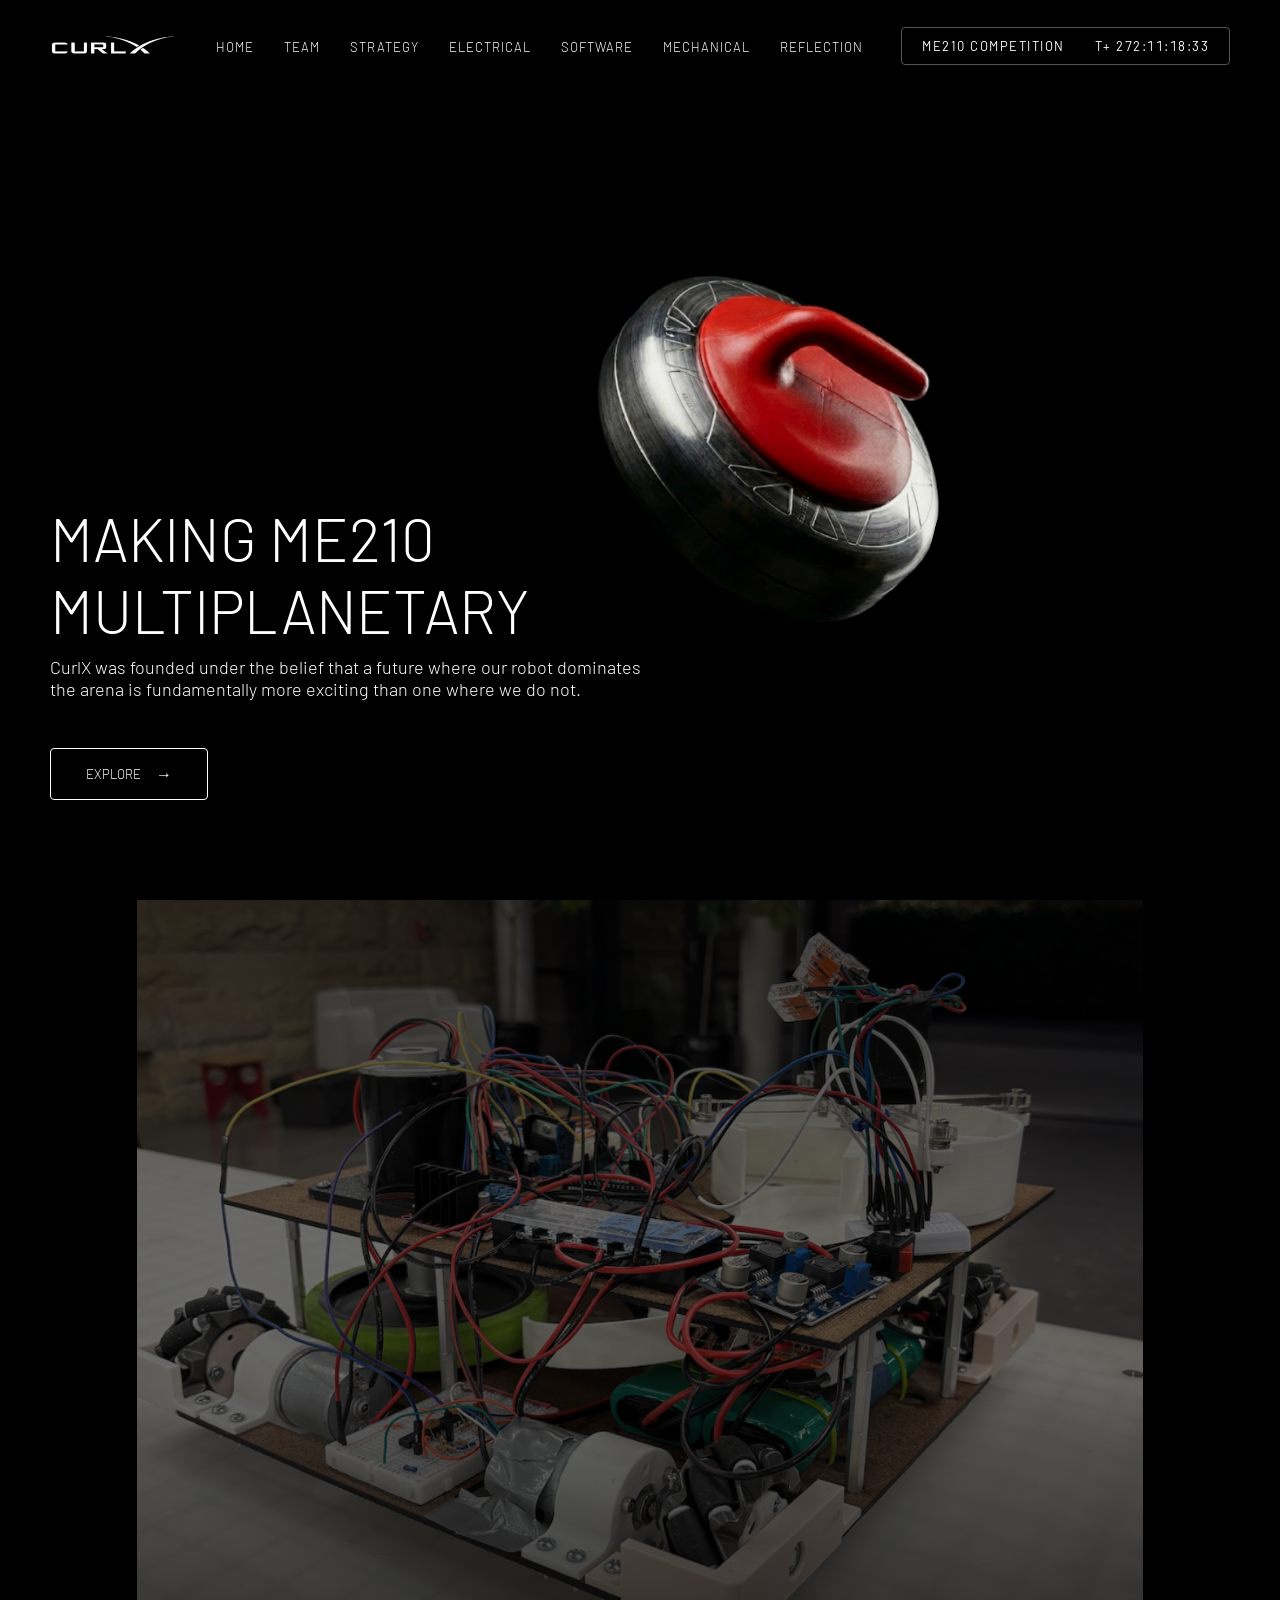
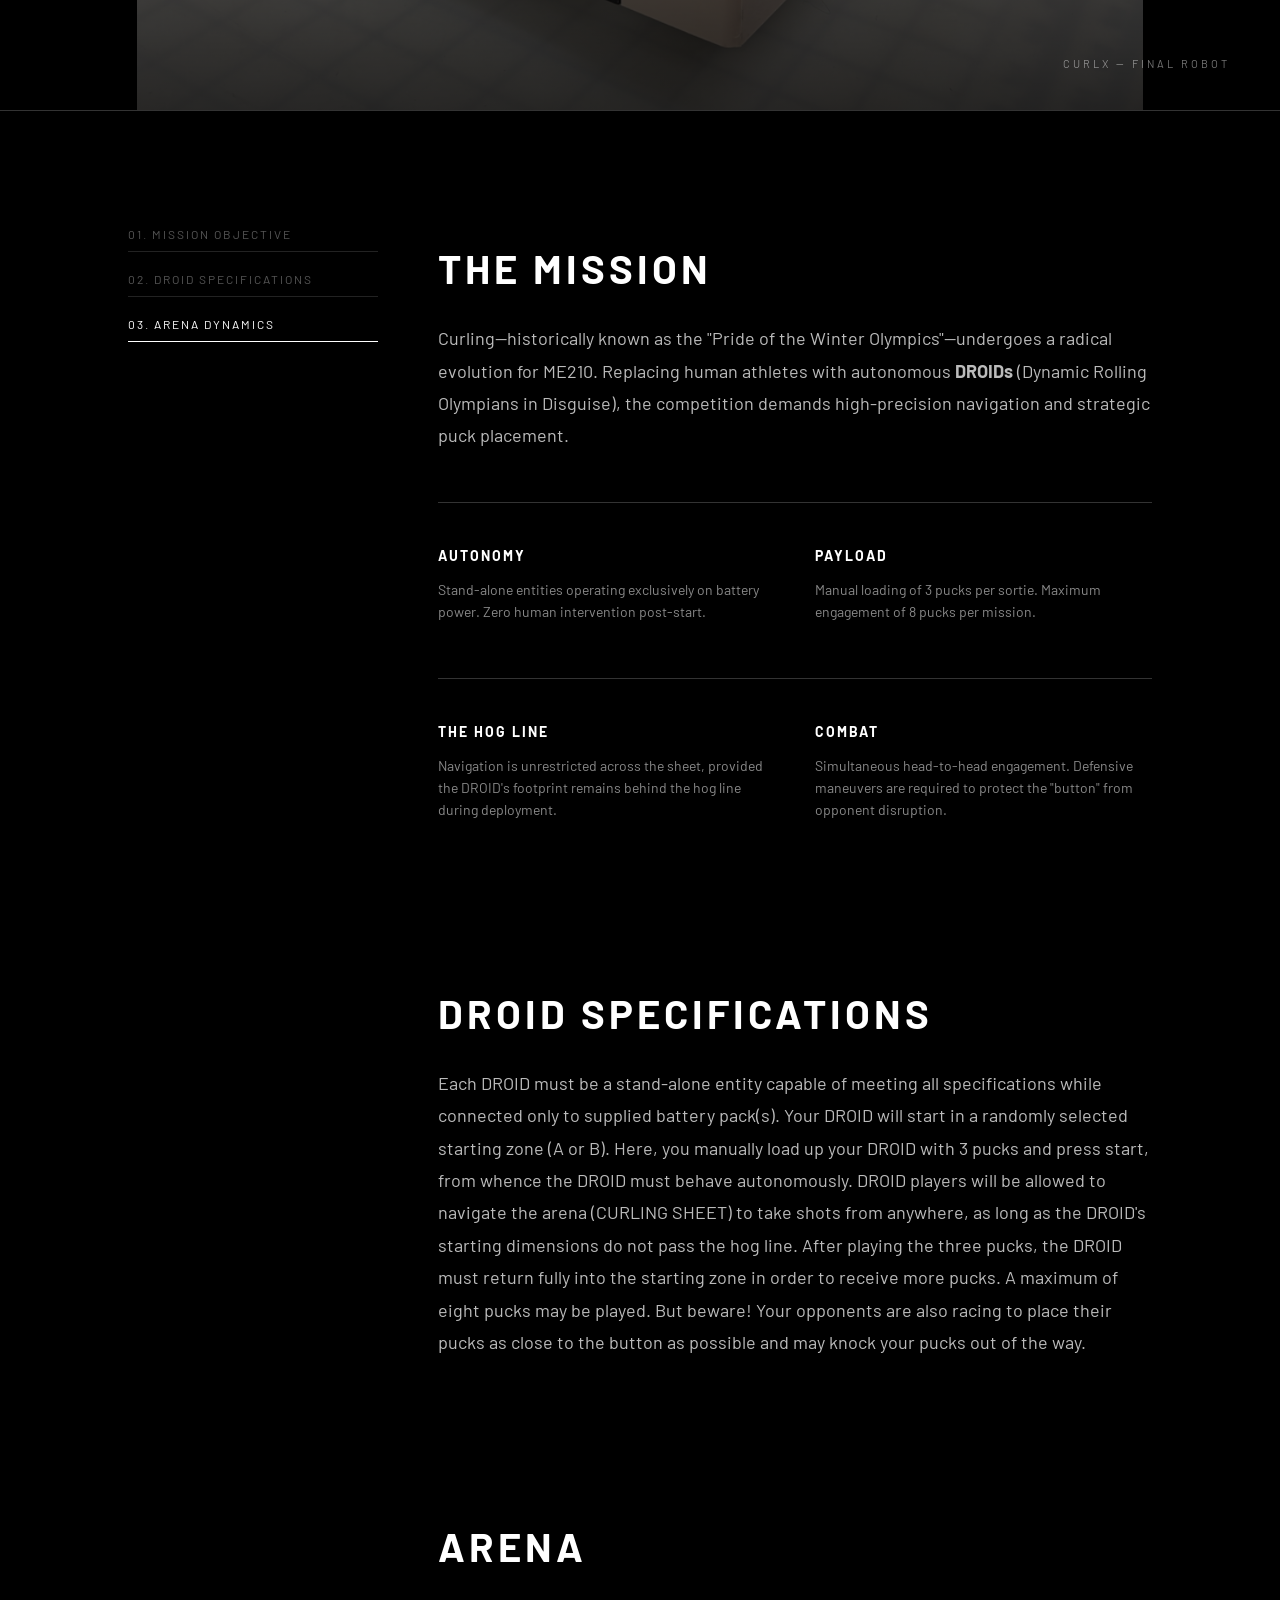
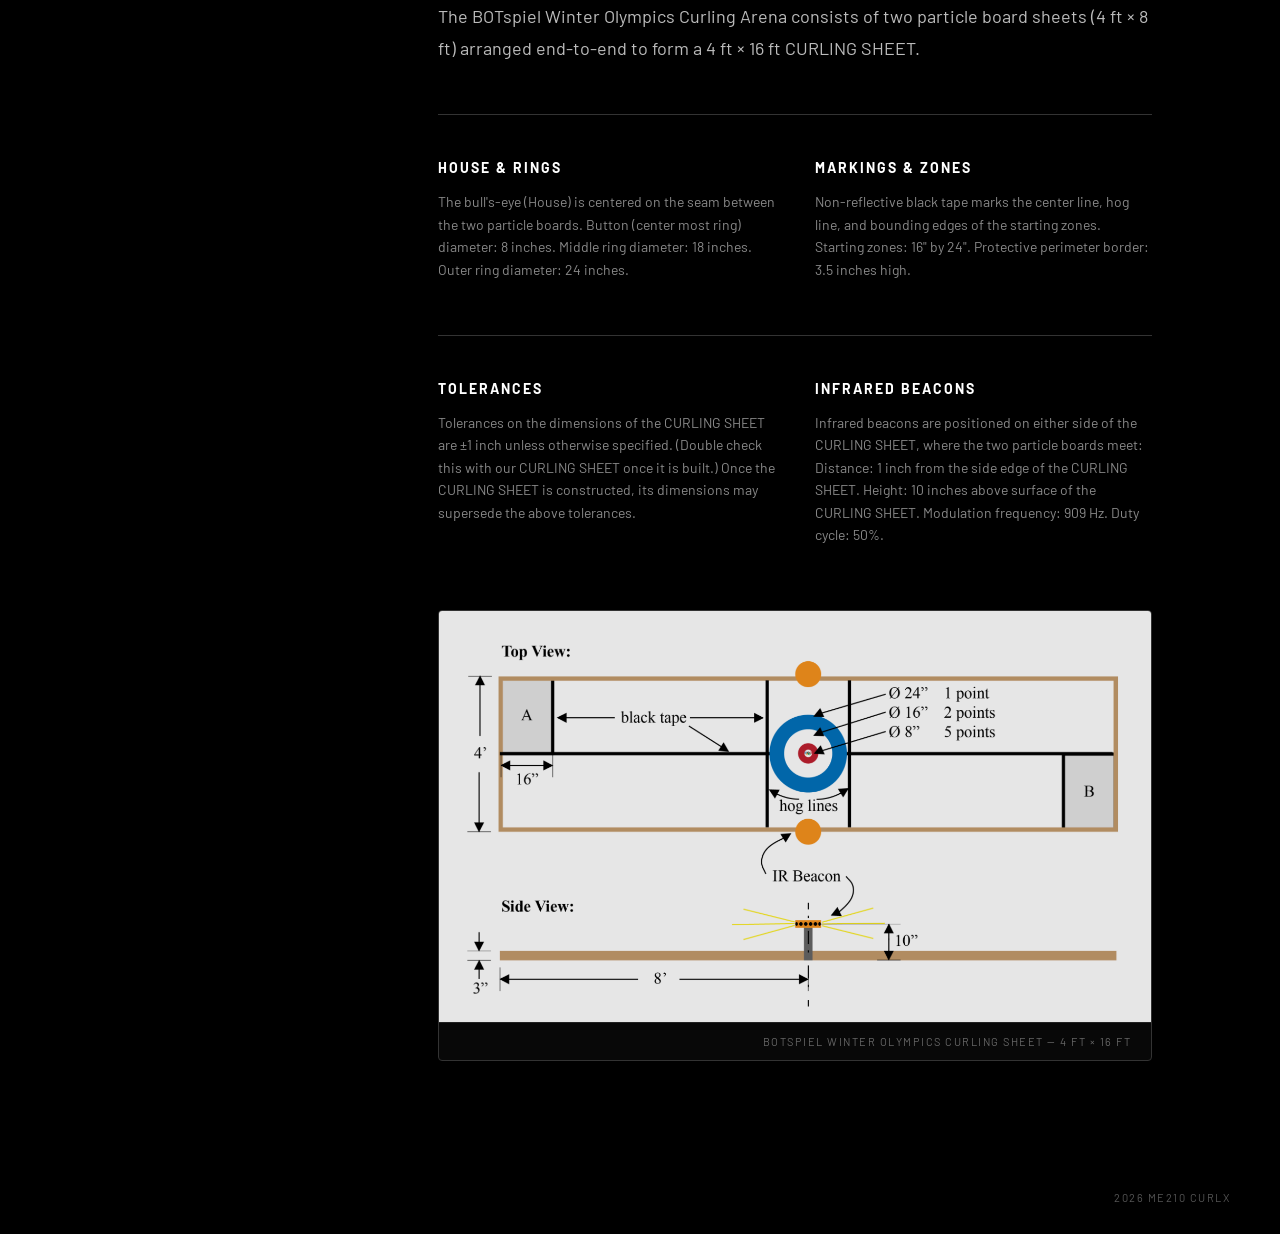
==== commit d0004d22: "final" ====
--- a/docs/index.html
+++ b/docs/index.html
@@ -16,7 +16,17 @@
         <ul>
             <li><a href="index.html">Home</a></li>
             <li><a href="team.html">Team</a></li>
-            <li><a href="strategy.html">Strategy</a></li>
+                        <li class="nav-dropdown"><a href="strategy.html">Strategy</a>
+                <ul class="nav-dropdown-menu">
+                    <li><a href="strategy.html#game-rules">Game Rules</a></li>
+                    <li><a href="strategy.html#preliminary-design">Preliminary Design</a></li>
+                    <li><a href="strategy.html#final-design">Final Design</a></li>
+                    <li><a href="strategy.html#state-diagrams">State Diagrams</a></li>
+                    <li><a href="strategy.html#checkoff">Checkoff</a></li>
+                    <li><a href="strategy.html#competition">Competition</a></li>
+                    <li><a href="strategy.html#bom">BOM</a></li>
+                </ul>
+            </li>
             <li><a href="electrical.html">Electrical</a></li>
             <li><a href="software.html">Software</a></li>
             <li><a href="mechanical.html">Mechanical</a></li>
--- a/docs/style.css
+++ b/docs/style.css
@@ -22,6 +22,35 @@
     transition: color 0.3s; 
 }
 nav a:hover { color: #aaa; }
+
+/* strategy dropdown */
+nav ul li.nav-dropdown { position: relative; }
+nav ul li.nav-dropdown .nav-dropdown-menu {
+    display: none;
+    position: absolute;
+    top: 100%;
+    left: 50%;
+    transform: translateX(-50%);
+    background: rgba(0,0,0,0.92);
+    border: 1px solid #333;
+    border-radius: 4px;
+    padding: 8px 0;
+    margin: 8px 0 0 0;
+    list-style: none;
+    min-width: 160px;
+    gap: 0;
+    z-index: 1001;
+}
+nav ul li.nav-dropdown:hover .nav-dropdown-menu { display: block; }
+nav ul li.nav-dropdown .nav-dropdown-menu li { padding: 0; }
+nav ul li.nav-dropdown .nav-dropdown-menu a {
+    display: block;
+    padding: 8px 16px;
+    white-space: nowrap;
+    font-size: 12px;
+    letter-spacing: 0.5px;
+}
+nav ul li.nav-dropdown .nav-dropdown-menu a:hover { color: #fff; background: rgba(255,255,255,0.07); }
 
 
 
@@ -256,11 +285,12 @@
 
 .strategy-transition {
     max-width: 900px;
-    margin-bottom: 60px;
+    margin: 0 auto 60px;
     padding: 24px 30px;
     border: 1px solid #333;
     border-radius: 6px;
     background: rgba(255,255,255,0.02);
+    text-align: center;
 }
 .strategy-transition p {
     font-size: 16px;
@@ -365,7 +395,7 @@
     inset: 0;
     width: 100%;
     height: 100%;
-    object-fit: cover;
+    object-fit: contain;
     object-position: center;
     filter: brightness(0.45) saturate(0.8);
     display: block;
@@ -696,13 +726,38 @@
 
 /* game rules (strategy page) */
 .game-rules {
-    max-width: 750px;
     margin-bottom: 60px;
     padding: 30px;
     border: 1px solid #333;
     border-radius: 6px;
     background: rgba(255,255,255,0.02);
 }
+
+.rules-arena-row {
+    display: grid;
+    grid-template-columns: 1fr 1fr;
+    gap: 40px;
+    align-items: start;
+    margin-bottom: 40px;
+}
+
+.rules-text-col {}
+.rules-arena-col {
+    position: sticky;
+    top: 90px;
+}
+
+.scoring-penalties-row {
+    display: grid;
+    grid-template-columns: 1fr 1fr;
+    gap: 40px;
+    align-items: start;
+    border-top: 1px solid #2a2a2a;
+    padding-top: 30px;
+}
+
+.scoring-col {}
+.penalties-col {}
 .game-rules h2 {
     font-size: 28px;
     text-transform: uppercase;
@@ -765,6 +820,18 @@
     text-align: right;
     font-weight: 500;
     color: #fff;
+}
+
+/* media captions inside expandable panels */
+.media-caption {
+    font-size: 11px;
+    color: #999;
+    text-transform: uppercase;
+    letter-spacing: 1.5px;
+    margin: 0;
+    padding: 8px 0 0;
+    border-top: 1px solid #222;
+    text-align: left;
 }
 
 /* mechanical constraints */
@@ -988,4 +1055,150 @@
 .bom-table tr:hover td {
     background: rgba(255, 255, 255, 0.03);
     color: #fff;
+}
+
+/* preliminary design section */
+.prelim-section {
+    padding: 80px 10%;
+    background: #000;
+    border-top: 1px solid #333;
+}
+
+.prelim-subheading {
+    font-size: 18px;
+    text-transform: uppercase;
+    letter-spacing: 2px;
+    color: #fff;
+    margin: 0 0 8px;
+}
+
+/* interactive initial state diagram */
+.init-statediag-wrapper {
+    position: relative;
+    width: 100%;
+    margin-top: 4px;
+    border: 1px solid #222;
+    border-radius: 4px;
+    overflow: hidden;
+    background: #0a0a0a;
+}
+
+.init-statediag-blur {
+    width: 100%;
+    display: block;
+    filter: blur(3px) brightness(0.65);
+}
+
+.init-diag-overlay {
+    position: absolute;
+    inset: 0;
+    display: flex;
+    flex-direction: row;
+}
+
+.init-diag-zone {
+    flex: 1;
+    display: flex;
+    align-items: center;
+    justify-content: center;
+    cursor: pointer;
+    border-right: 1px solid rgba(255,255,255,0.07);
+    transition: background 0.2s;
+}
+
+.init-diag-zone:last-child {
+    border-right: none;
+}
+
+.init-diag-zone:hover {
+    background: rgba(255,255,255,0.08);
+}
+
+.init-diag-zone-label {
+    font-size: 11px;
+    letter-spacing: 3px;
+    text-transform: uppercase;
+    color: rgba(255,255,255,0.5);
+    padding: 8px 14px;
+    border: 1px solid rgba(255,255,255,0.15);
+    border-radius: 2px;
+    background: rgba(0,0,0,0.45);
+    transition: color 0.2s, border-color 0.2s;
+    pointer-events: none;
+}
+
+.init-diag-zone:hover .init-diag-zone-label {
+    color: #fff;
+    border-color: rgba(255,255,255,0.45);
+}
+
+/* state diagram modal */
+.init-diag-modal {
+    position: fixed;
+    inset: 0;
+    z-index: 2000;
+    display: flex;
+    align-items: center;
+    justify-content: center;
+    opacity: 0;
+    pointer-events: none;
+    transition: opacity 0.25s;
+}
+
+.init-diag-modal.active {
+    opacity: 1;
+    pointer-events: all;
+}
+
+.init-diag-modal-backdrop {
+    position: absolute;
+    inset: 0;
+    background: rgba(0,0,0,0.88);
+}
+
+.init-diag-modal-content {
+    position: relative;
+    z-index: 1;
+    max-width: 90vw;
+    max-height: 90vh;
+    border: 1px solid #333;
+    border-radius: 4px;
+    background: #0a0a0a;
+    overflow: hidden;
+    display: flex;
+    flex-direction: column;
+}
+
+.init-diag-modal-header {
+    display: flex;
+    align-items: center;
+    justify-content: space-between;
+    padding: 14px 20px;
+    border-bottom: 1px solid #222;
+    font-size: 11px;
+    letter-spacing: 3px;
+    text-transform: uppercase;
+    color: #888;
+}
+
+.init-diag-close {
+    background: none;
+    border: none;
+    color: #888;
+    font-size: 22px;
+    cursor: pointer;
+    line-height: 1;
+    padding: 0;
+    transition: color 0.2s;
+}
+
+.init-diag-close:hover {
+    color: #fff;
+}
+
+#initDiagZoom {
+    display: block;
+    max-width: 100%;
+    max-height: calc(90vh - 56px);
+    object-fit: contain;
 }
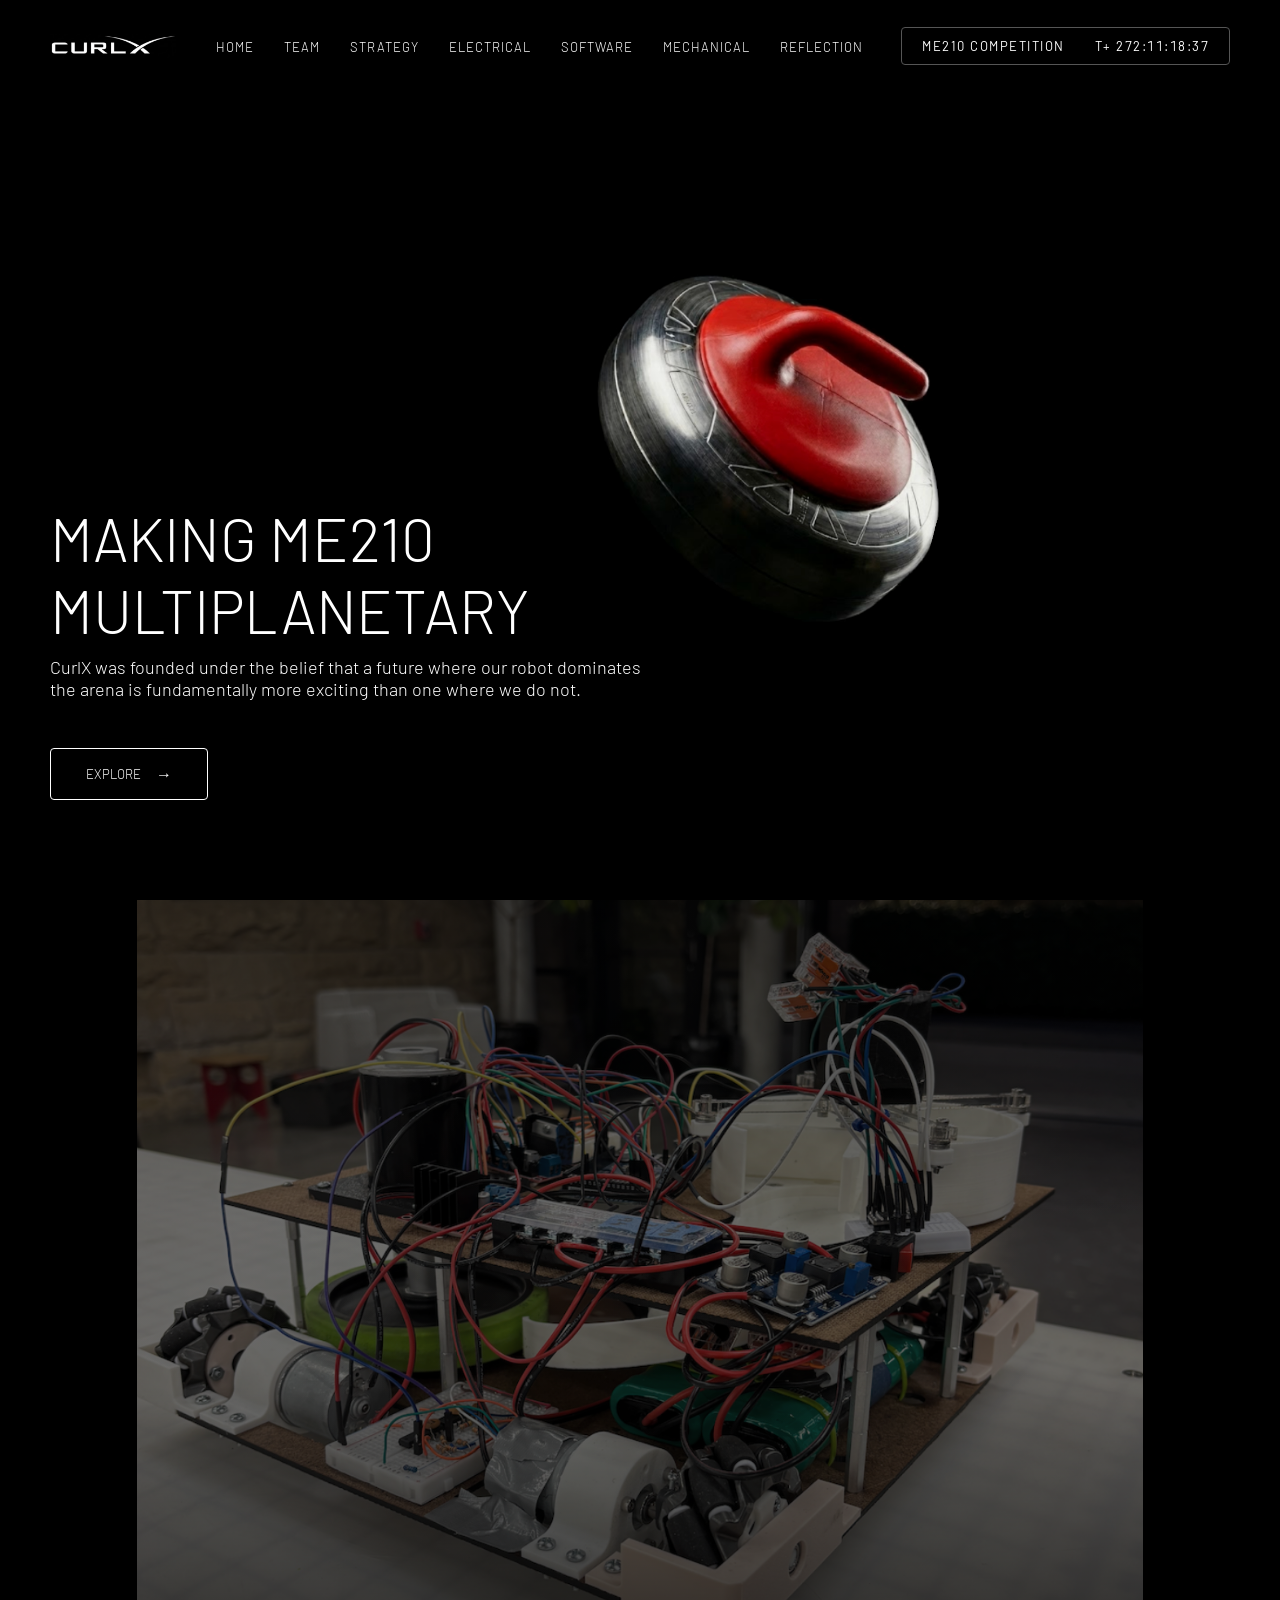
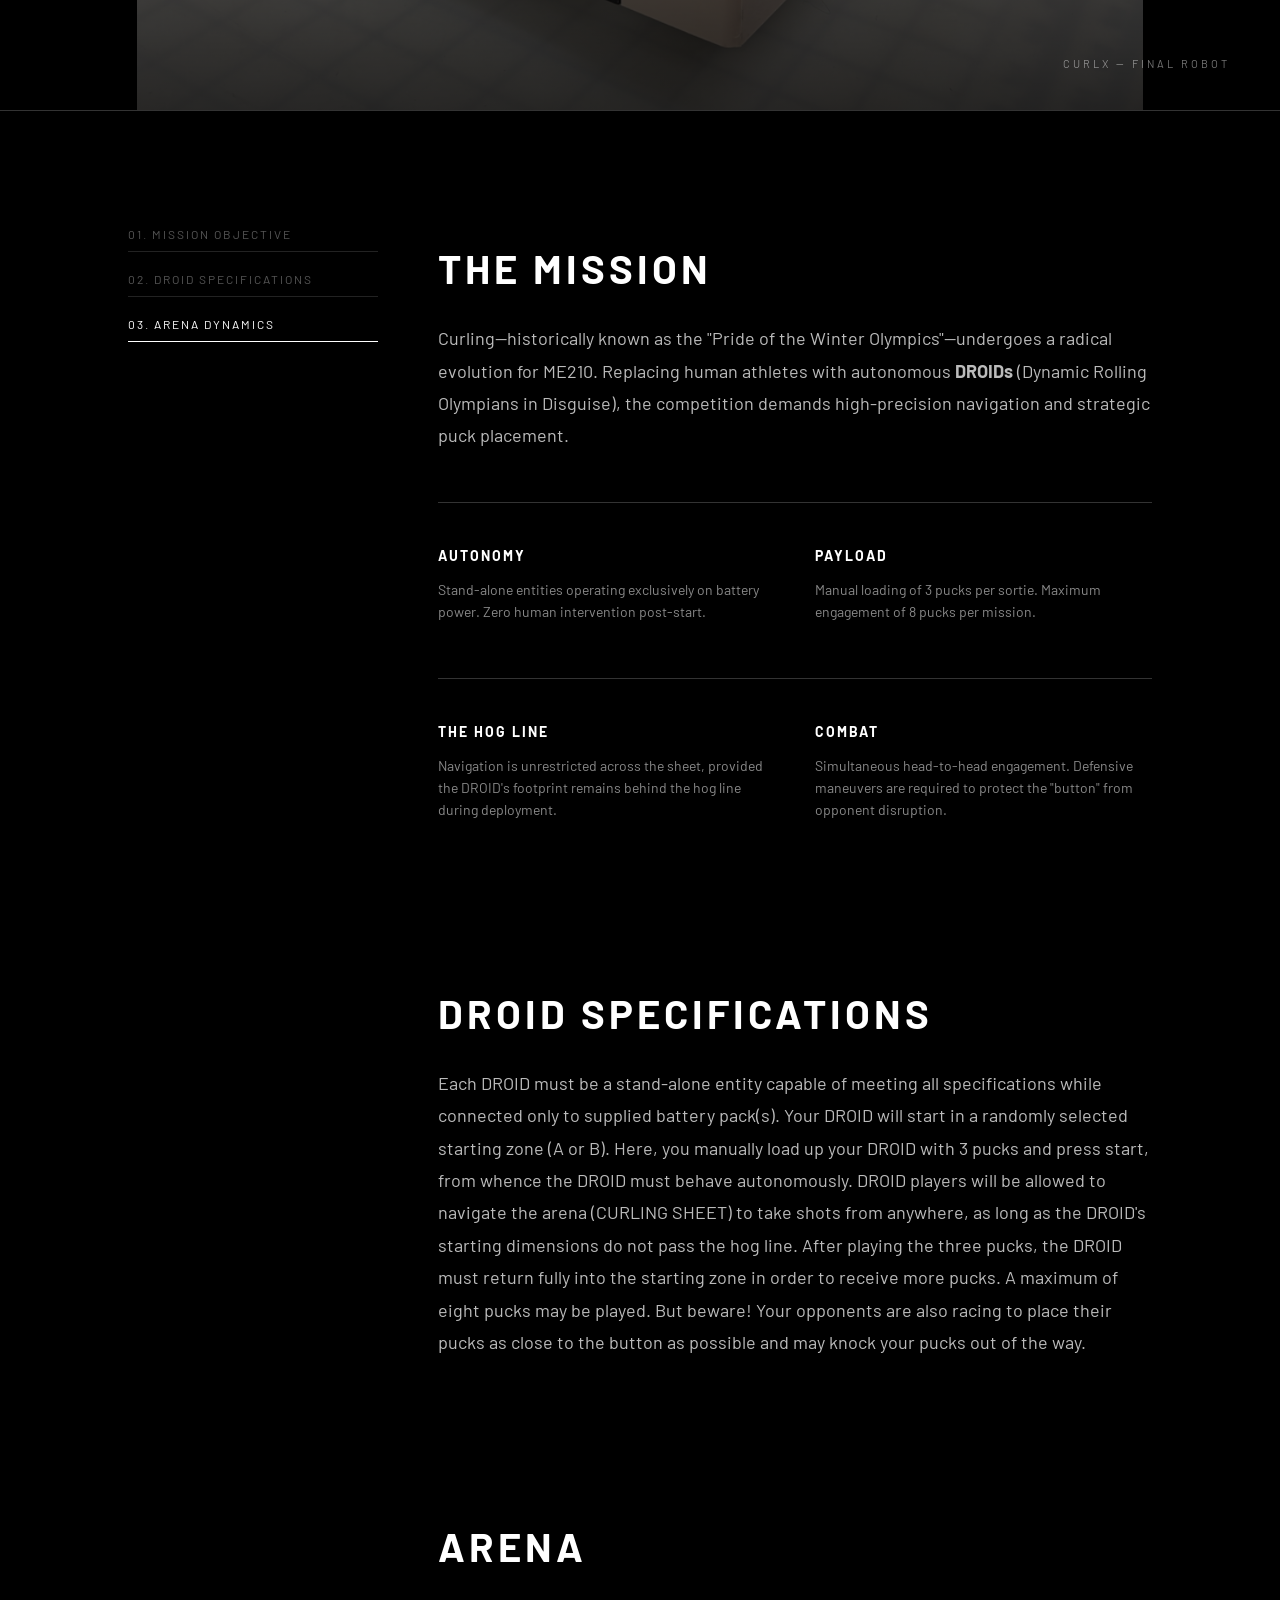
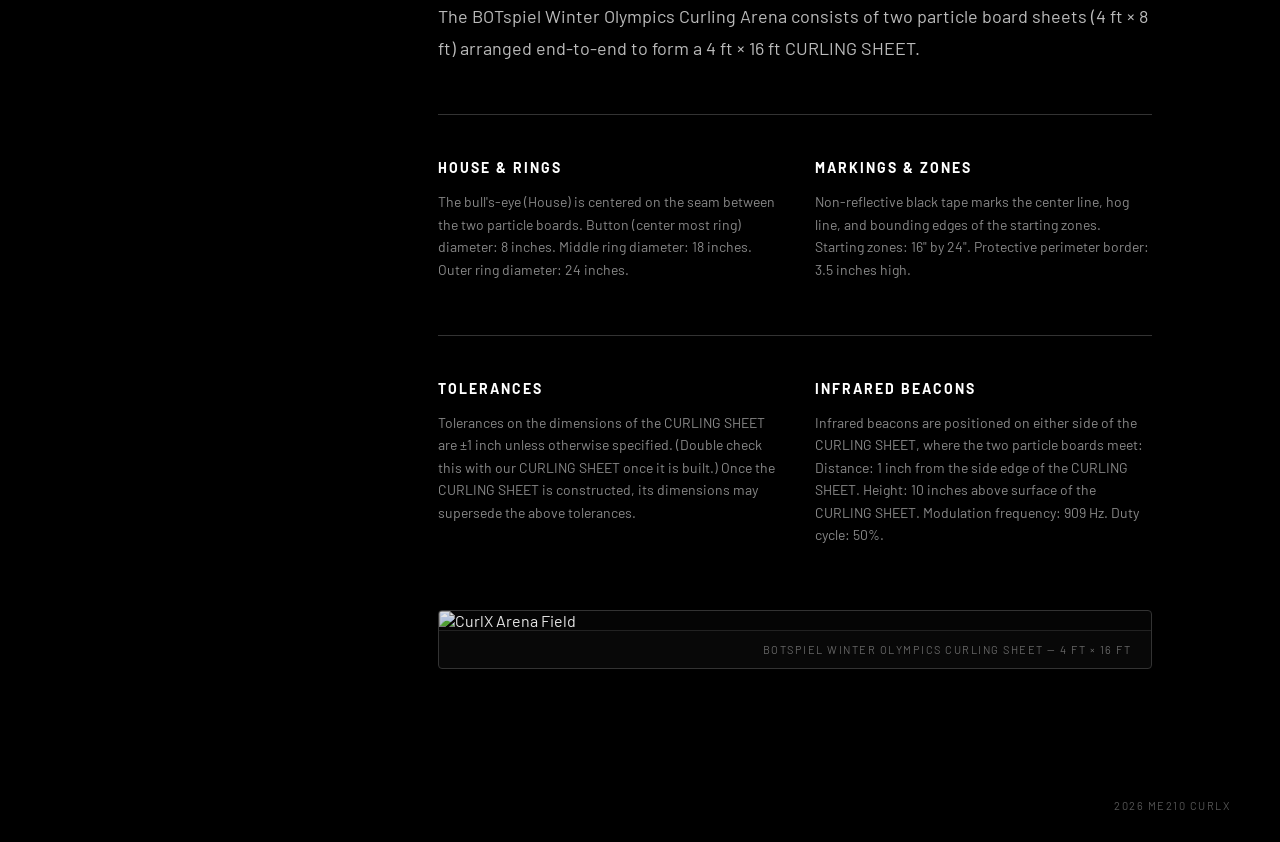
==== commit b75962b4: "final edits" ====
--- a/docs/index.html
+++ b/docs/index.html
@@ -143,7 +143,7 @@
                     </div>
 
                     <figure class="arena-figure">
-                        <img src="./imgs/field.png" alt="CurlX Arena Field">
+                        <img src="./imgs/arena_dark.png" alt="CurlX Arena Field">
                         <figcaption>BOTspiel Winter Olympics Curling Sheet &mdash; 4 ft &times; 16 ft</figcaption>
                     </figure>
                 </div>
--- a/docs/style.css
+++ b/docs/style.css
@@ -35,7 +35,7 @@
     border: 1px solid #333;
     border-radius: 4px;
     padding: 8px 0;
-    margin: 8px 0 0 0;
+    margin: 0;
     list-style: none;
     min-width: 160px;
     gap: 0;
@@ -608,9 +608,31 @@
 .team-member .team-role {
     font-size: 12px;
     text-transform: uppercase;
-    letter-spacing: 2px; 
+    letter-spacing: 2px;
     color: #888;
-    margin: 0; 
+    margin: 0 0 16px;
+}
+
+.team-linkedin {
+    display: inline-flex;
+    align-items: center;
+    gap: 6px;
+    font-size: 11px;
+    text-transform: uppercase;
+    letter-spacing: 1.5px;
+    color: #0a66c2;
+    text-decoration: none;
+    transition: color 0.2s, opacity 0.2s;
+    opacity: 0.85;
+}
+.team-linkedin:hover {
+    color: #378fe9;
+    opacity: 1;
+}
+.team-linkedin svg {
+    width: 14px;
+    height: 14px;
+    flex-shrink: 0;
 }
 
 @media (max-width: 900px) {
@@ -869,24 +891,29 @@
 }
 
 .software-github-box {
-    padding: 12px 24px;
-    border: 1px solid #333;
+    padding: 14px 32px;
+    border: 1px solid #555;
     border-radius: 6px;
-    background: rgba(255,255,255,0.02);
+    background: rgba(255,255,255,0.06);
+    transition: background 0.2s, border-color 0.2s;
+}
+.software-github-box:hover {
+    background: rgba(255,255,255,0.11);
+    border-color: #888;
 }
 .software-github-box a {
-    font-size: 13px;
-    text-transform: uppercase;
-    letter-spacing: 1px;
+    font-size: 15px;
+    text-transform: uppercase;
+    letter-spacing: 1.5px;
     color: #fff;
     text-decoration: none;
-    transition: color 0.3s;
     display: flex;
     align-items: center;
-    gap: 8px;
-}
-.software-github-box a:hover {
-    color: #ccc;
+    gap: 10px;
+}
+.software-github-box svg {
+    width: 20px;
+    height: 20px;
 }
 
 .code-block {
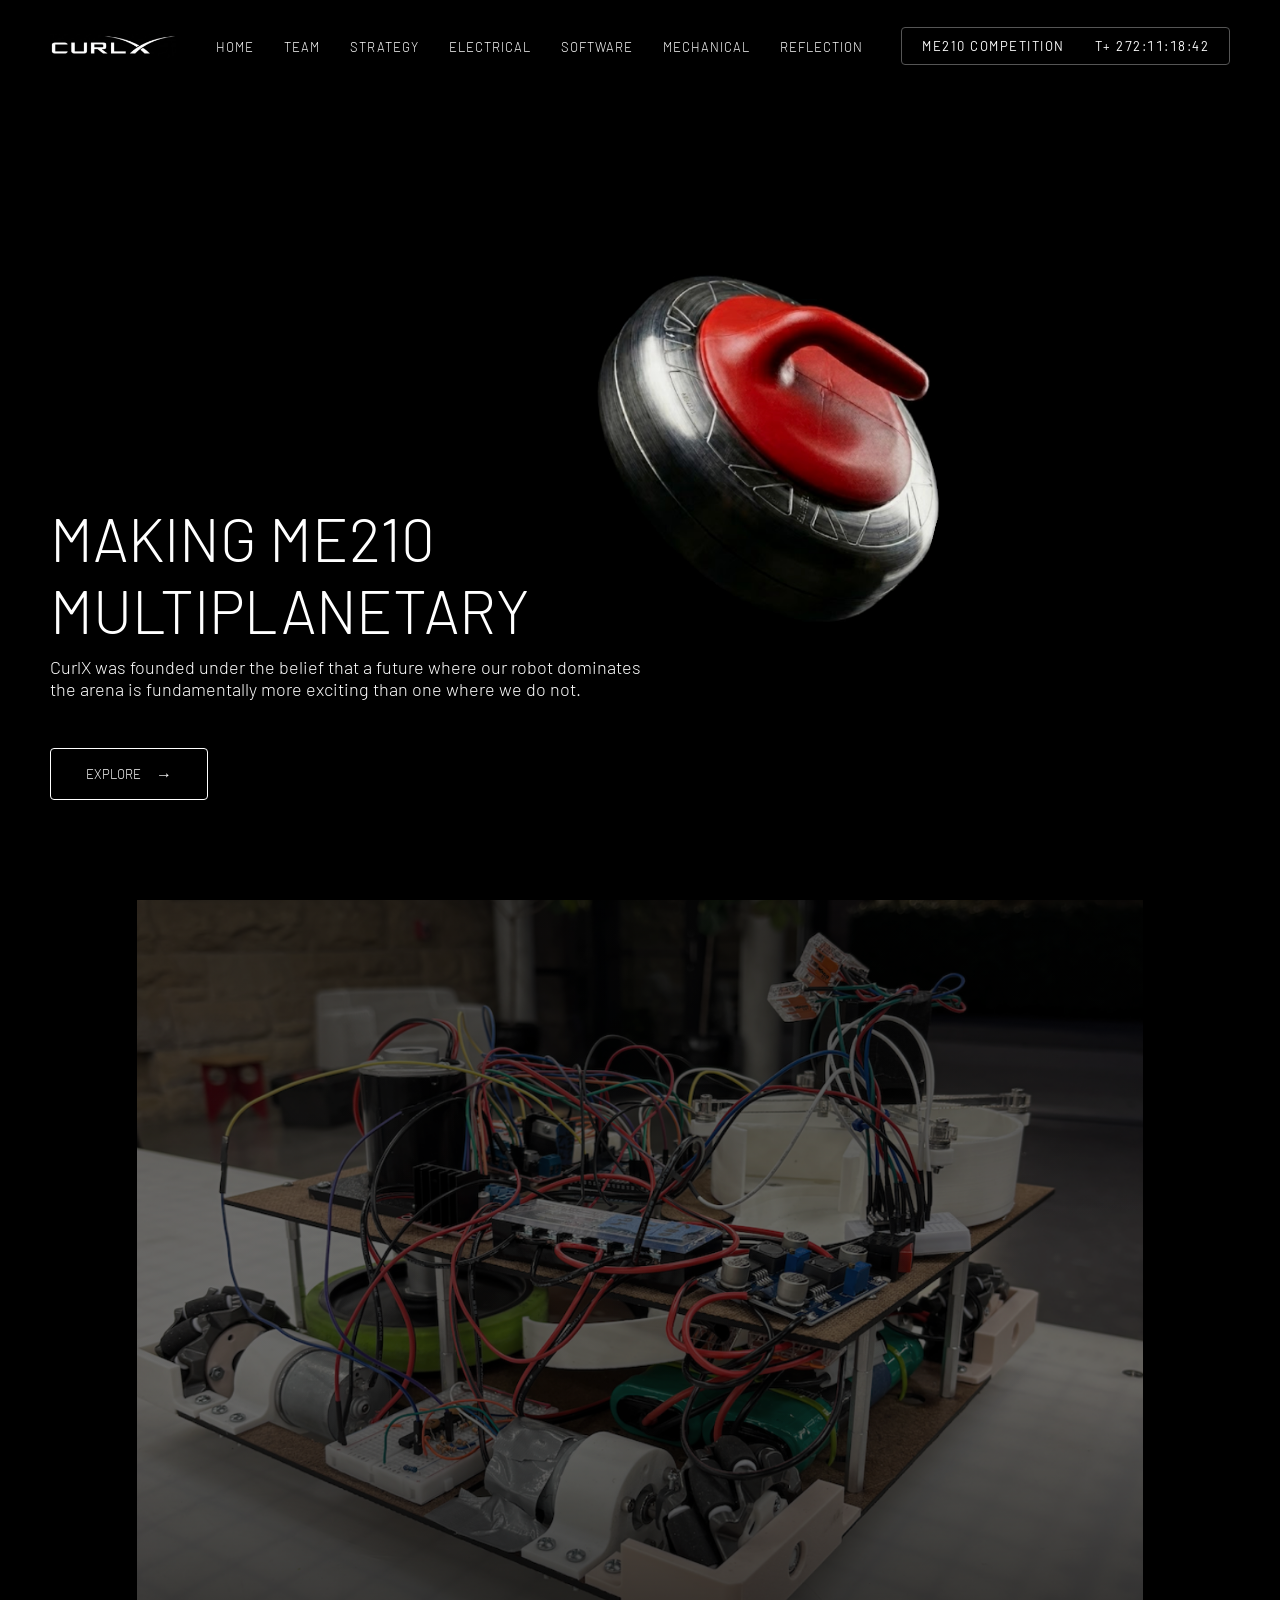
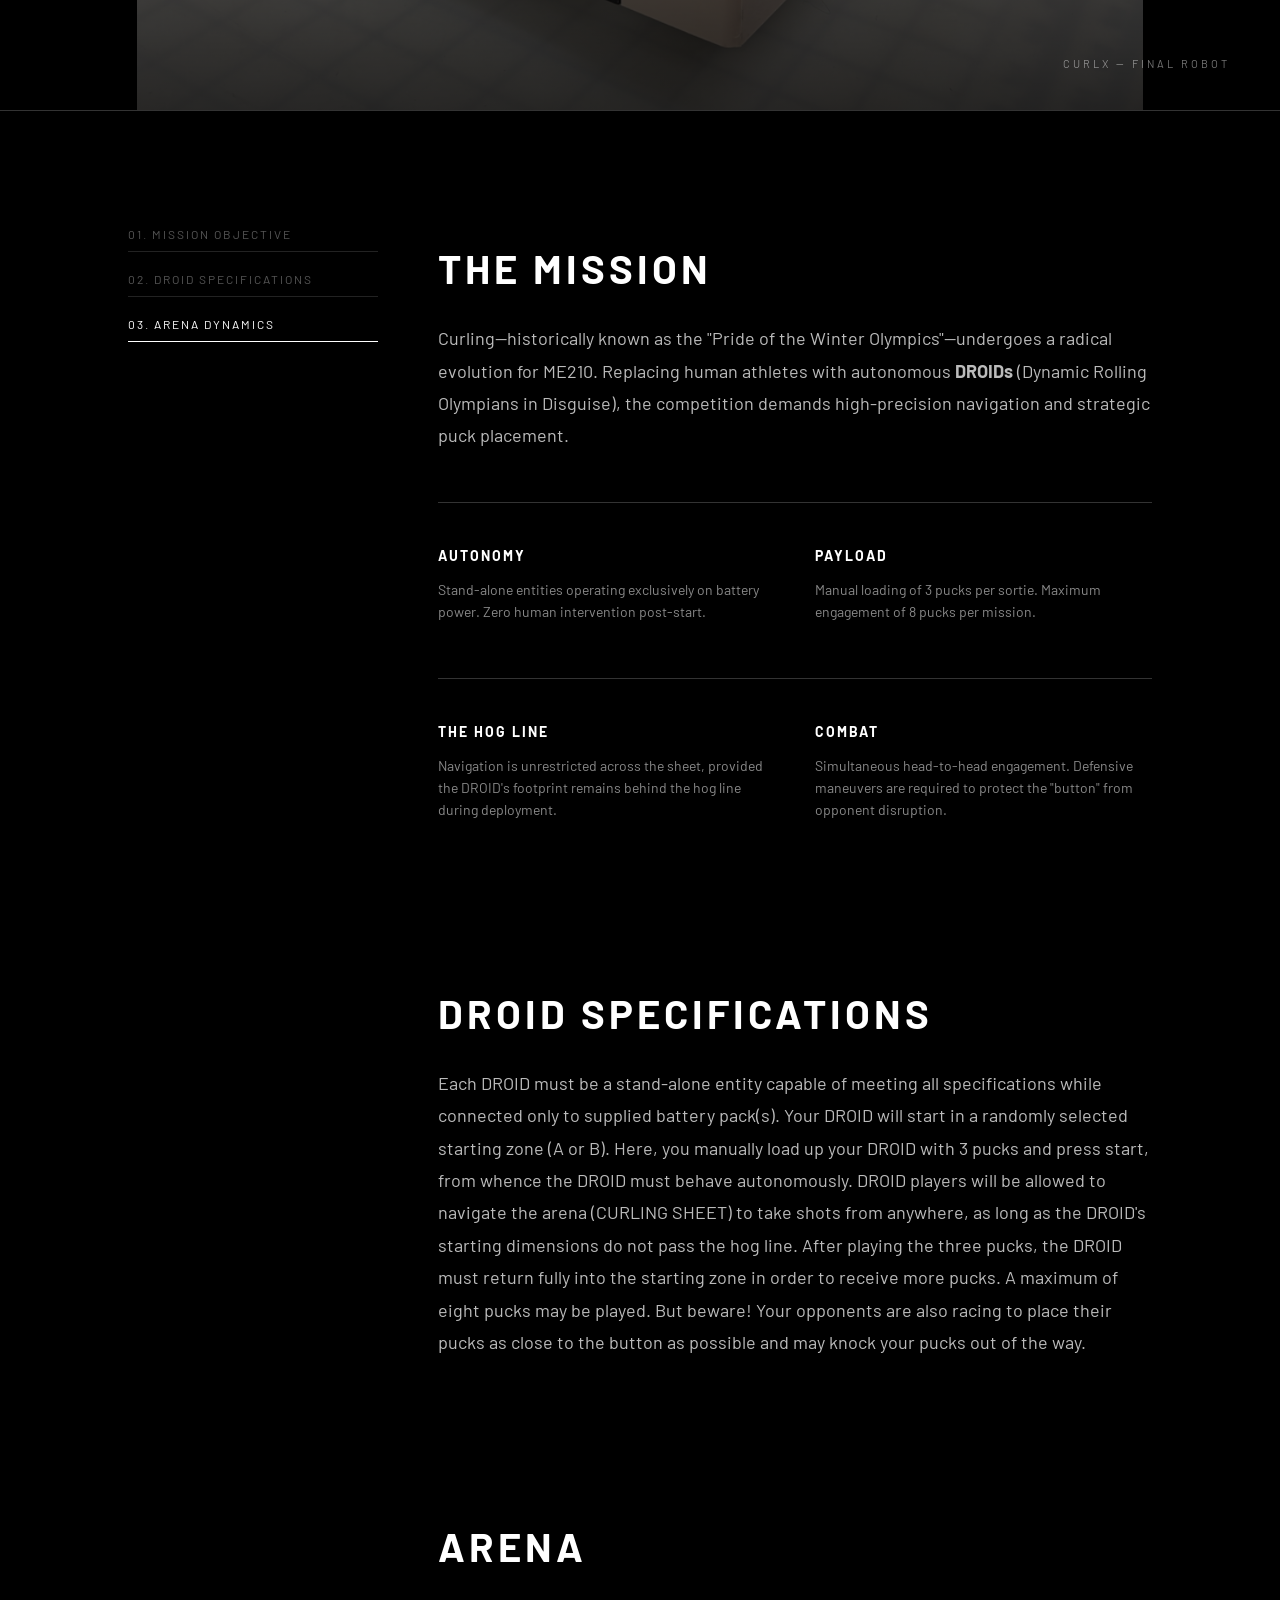
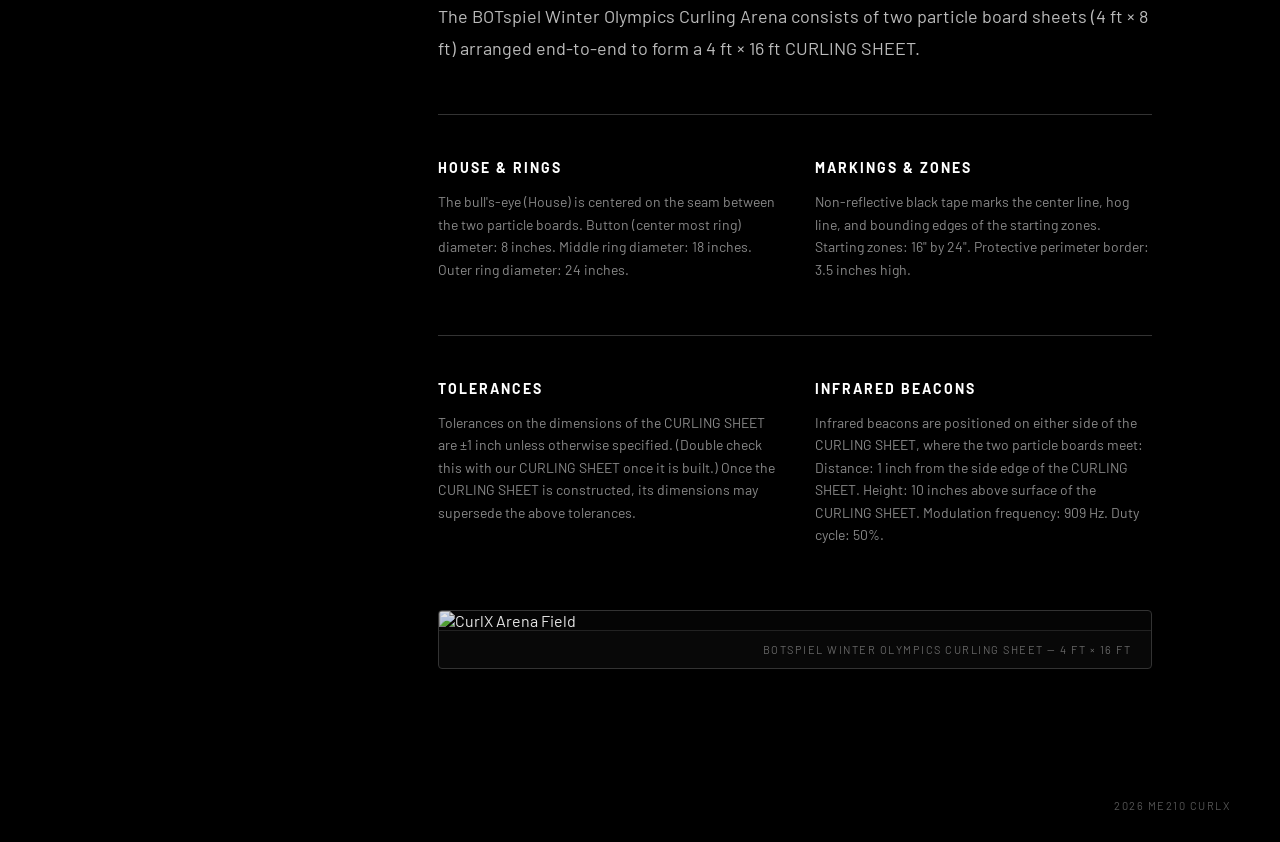
==== commit 3ea25c1b: "everything" ====
--- a/docs/index.html
+++ b/docs/index.html
@@ -21,14 +21,17 @@
                     <li><a href="strategy.html#game-rules">Game Rules</a></li>
                     <li><a href="strategy.html#preliminary-design">Preliminary Design</a></li>
                     <li><a href="strategy.html#final-design">Final Design</a></li>
-                    <li><a href="strategy.html#state-diagrams">State Diagrams</a></li>
                     <li><a href="strategy.html#checkoff">Checkoff</a></li>
                     <li><a href="strategy.html#competition">Competition</a></li>
                     <li><a href="strategy.html#bom">BOM</a></li>
                 </ul>
             </li>
             <li><a href="electrical.html">Electrical</a></li>
-            <li><a href="software.html">Software</a></li>
+            <li class="nav-dropdown"><a href="software.html">Software</a>
+                <ul class="nav-dropdown-menu">
+                    <li><a href="software.html#state-diagrams">State Diagrams</a></li>
+                </ul>
+            </li>
             <li><a href="mechanical.html">Mechanical</a></li>
             <li><a href="reflection.html">Reflection</a></li>
         </ul>
--- a/docs/style.css
+++ b/docs/style.css
@@ -916,6 +916,41 @@
     height: 20px;
 }
 
+.sw-section-header {
+    display: flex;
+    align-items: center;
+    gap: 16px;
+    margin-bottom: 5px;
+}
+.sw-section-header h2 {
+    margin-bottom: 0;
+}
+.sw-github-btn {
+    display: inline-flex;
+    align-items: center;
+    gap: 7px;
+    padding: 5px 13px;
+    border: 1px solid #444;
+    border-radius: 4px;
+    background: rgba(255,255,255,0.04);
+    color: #aaa;
+    font-family: 'Barlow', sans-serif;
+    font-size: 11px;
+    letter-spacing: 1px;
+    text-transform: uppercase;
+    text-decoration: none;
+    transition: background 0.2s, border-color 0.2s, color 0.2s;
+    white-space: nowrap;
+}
+.sw-github-btn:hover {
+    background: rgba(255,255,255,0.1);
+    border-color: #777;
+    color: #fff;
+}
+.sw-github-btn svg {
+    flex-shrink: 0;
+}
+
 .code-block {
     max-width: 900px;
     margin-bottom: 60px;
@@ -1028,6 +1063,32 @@
     letter-spacing: 3px;
     text-transform: uppercase;
     margin-bottom: 5px;
+}
+.sw-content-row {
+    display: grid;
+    grid-template-columns: 1fr 1fr;
+    gap: 40px;
+    align-items: start;
+    margin-top: 20px;
+    margin-bottom: 40px;
+}
+.sw-code-col {
+    display: flex;
+    flex-direction: column;
+    gap: 12px;
+}
+.sw-snippet {
+    background: #080808;
+    border: 1px solid #2a2a2a;
+    border-radius: 4px;
+    padding: 18px 20px;
+    overflow-x: auto;
+    font-family: 'Courier New', Courier, monospace;
+    font-size: 12px;
+    line-height: 1.65;
+    color: #999;
+    white-space: pre;
+    margin: 0;
 }
 
 .bom-subtitle {
